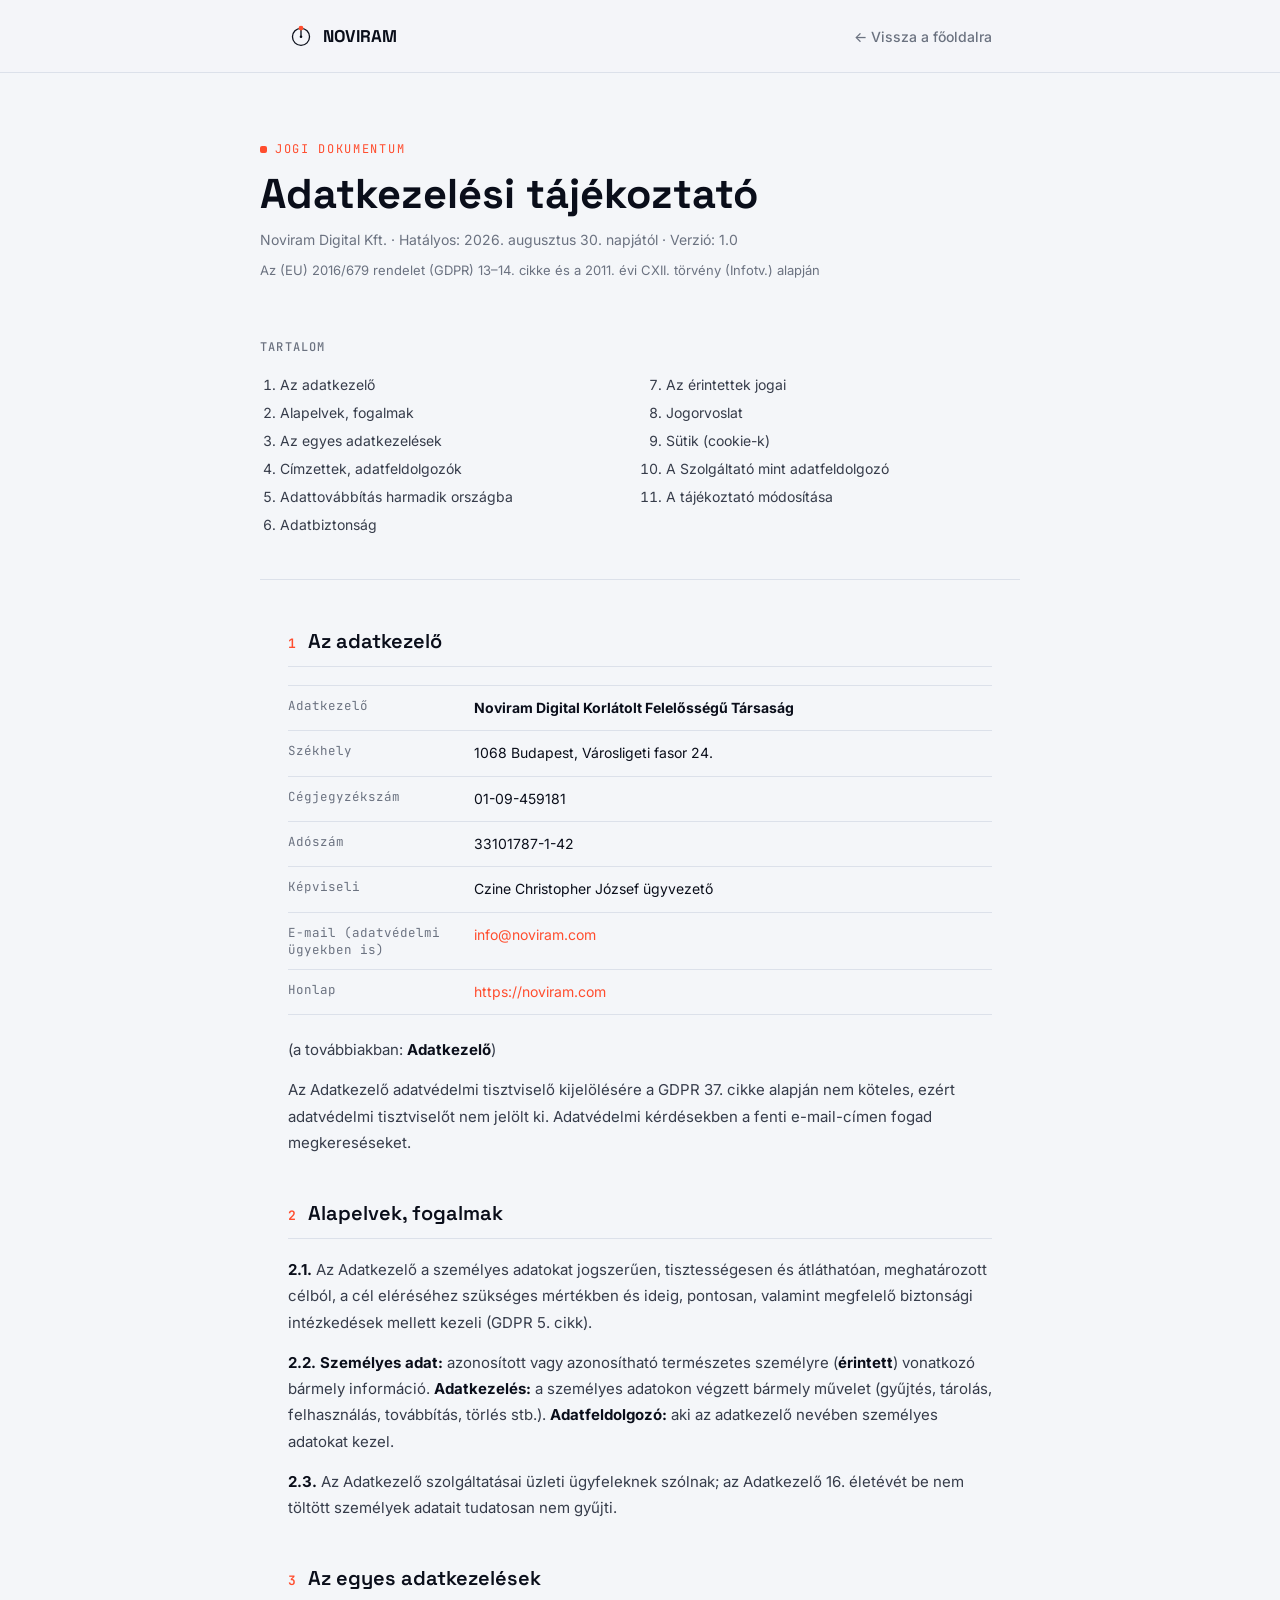
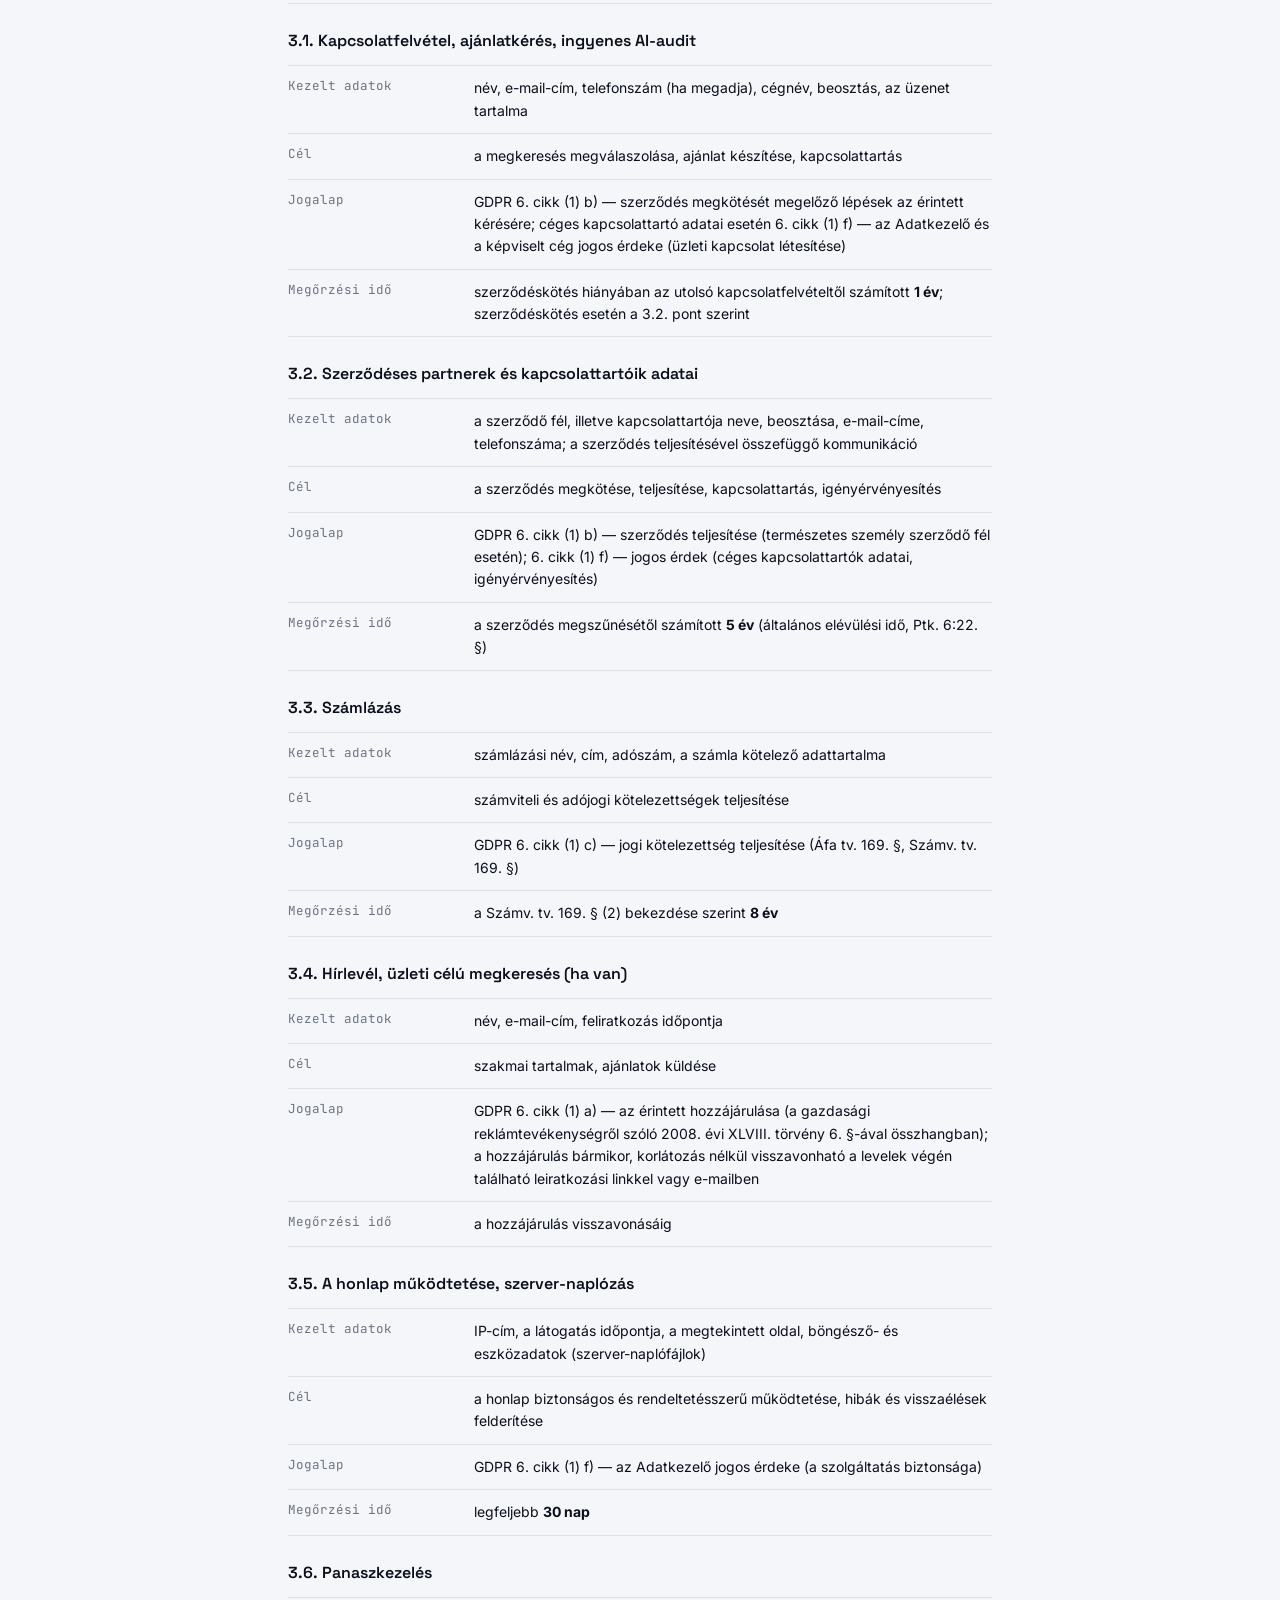
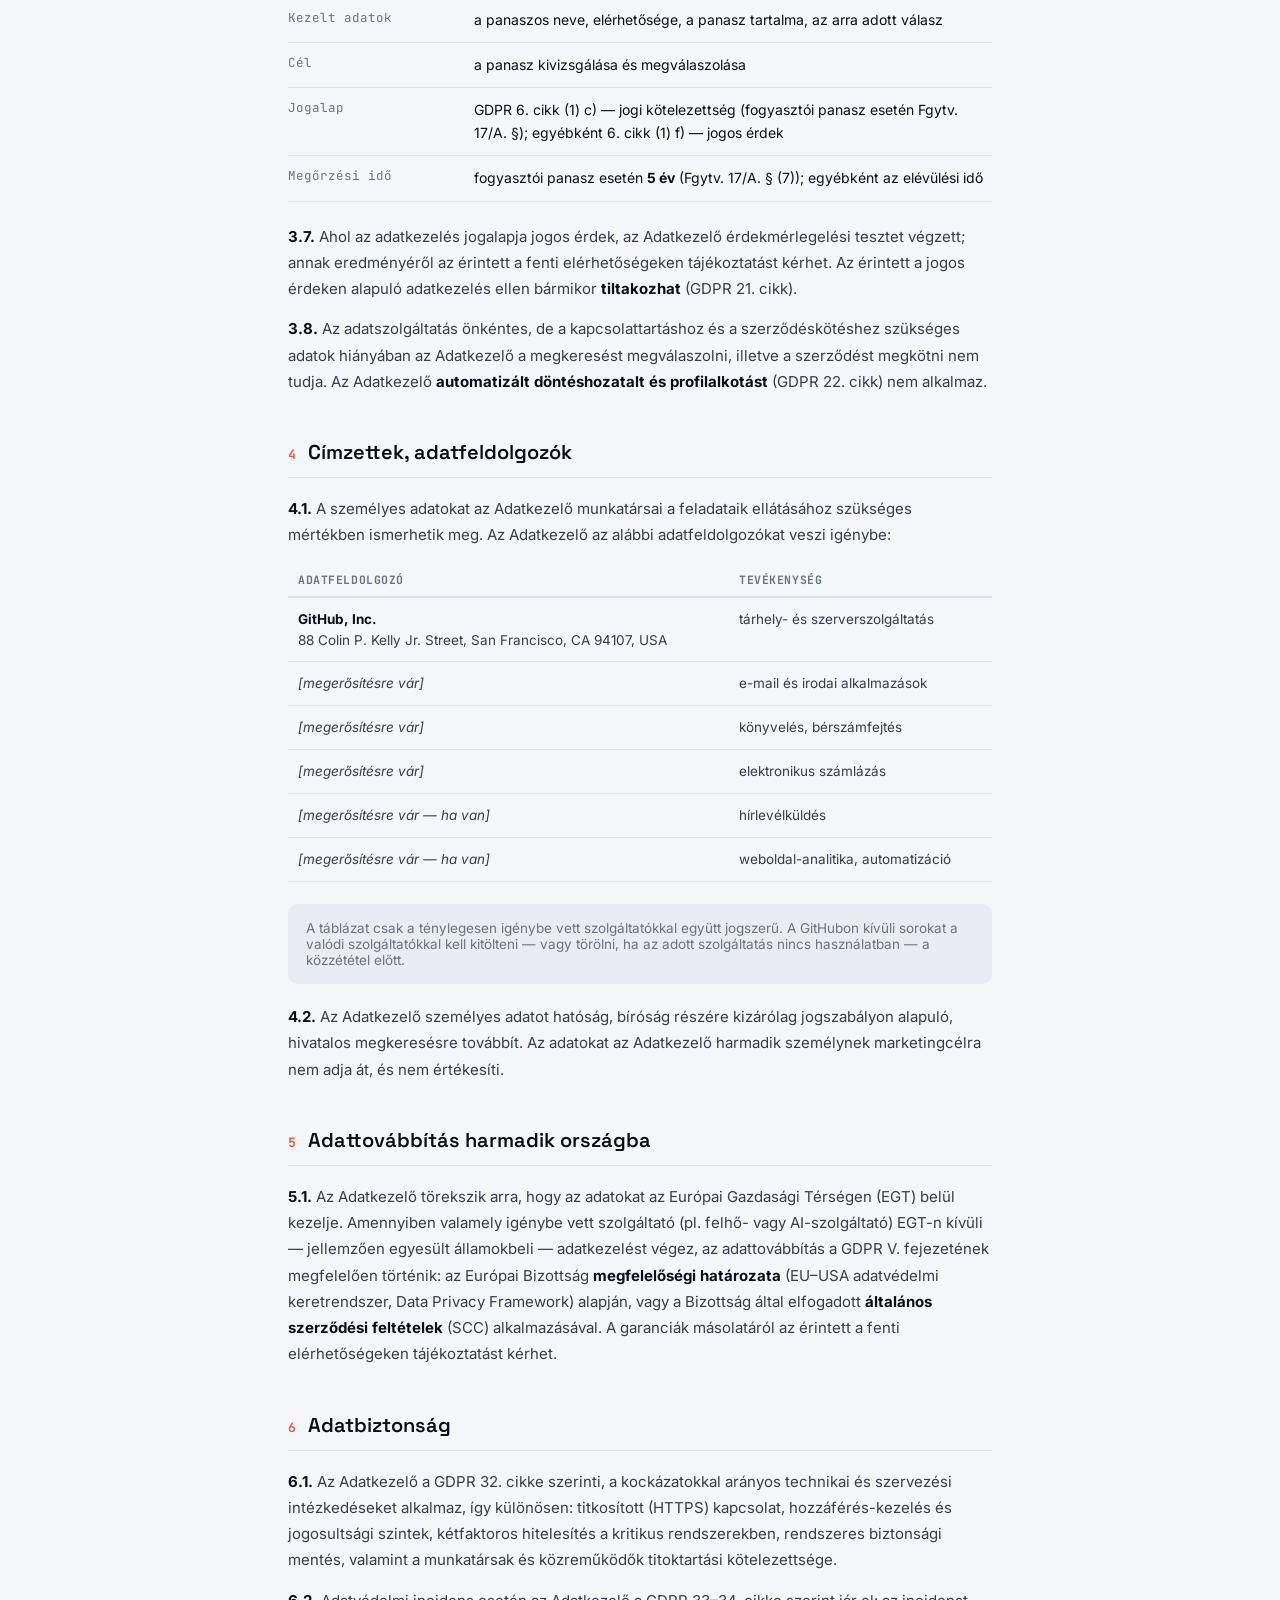
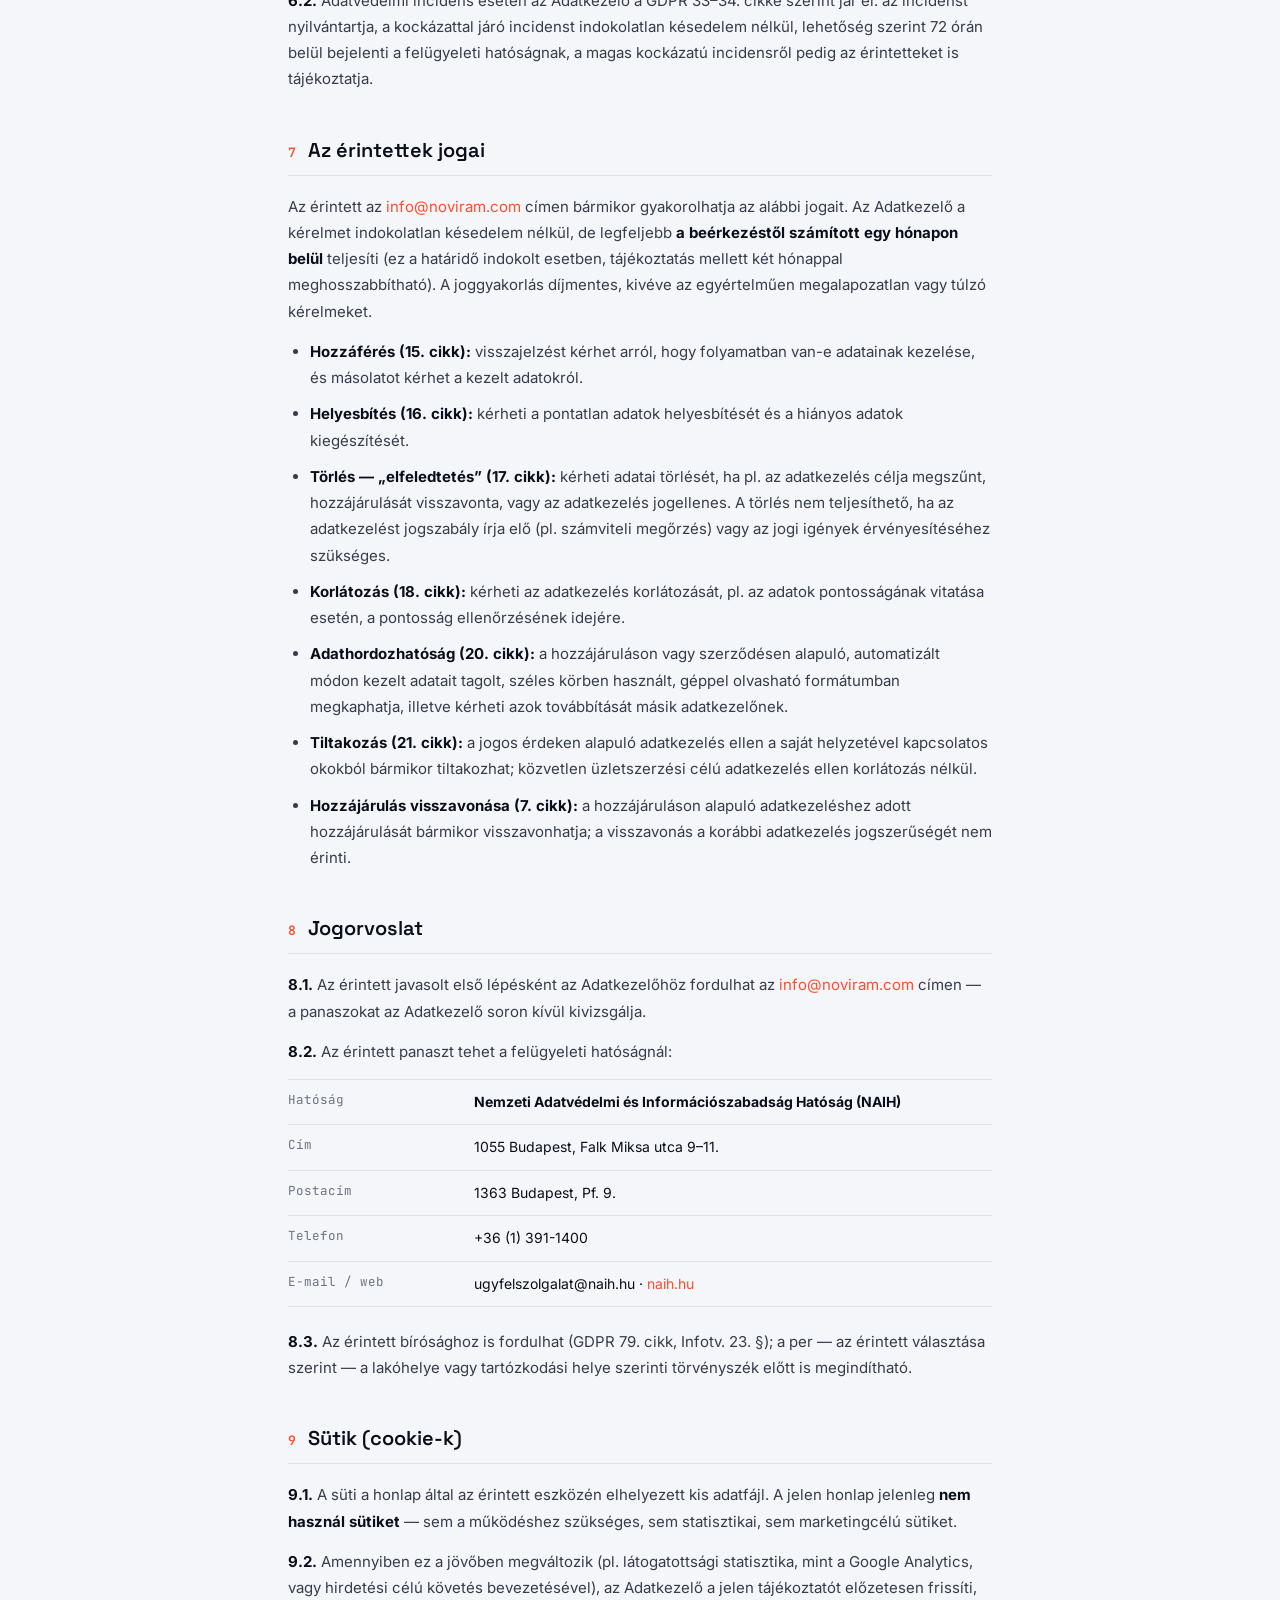
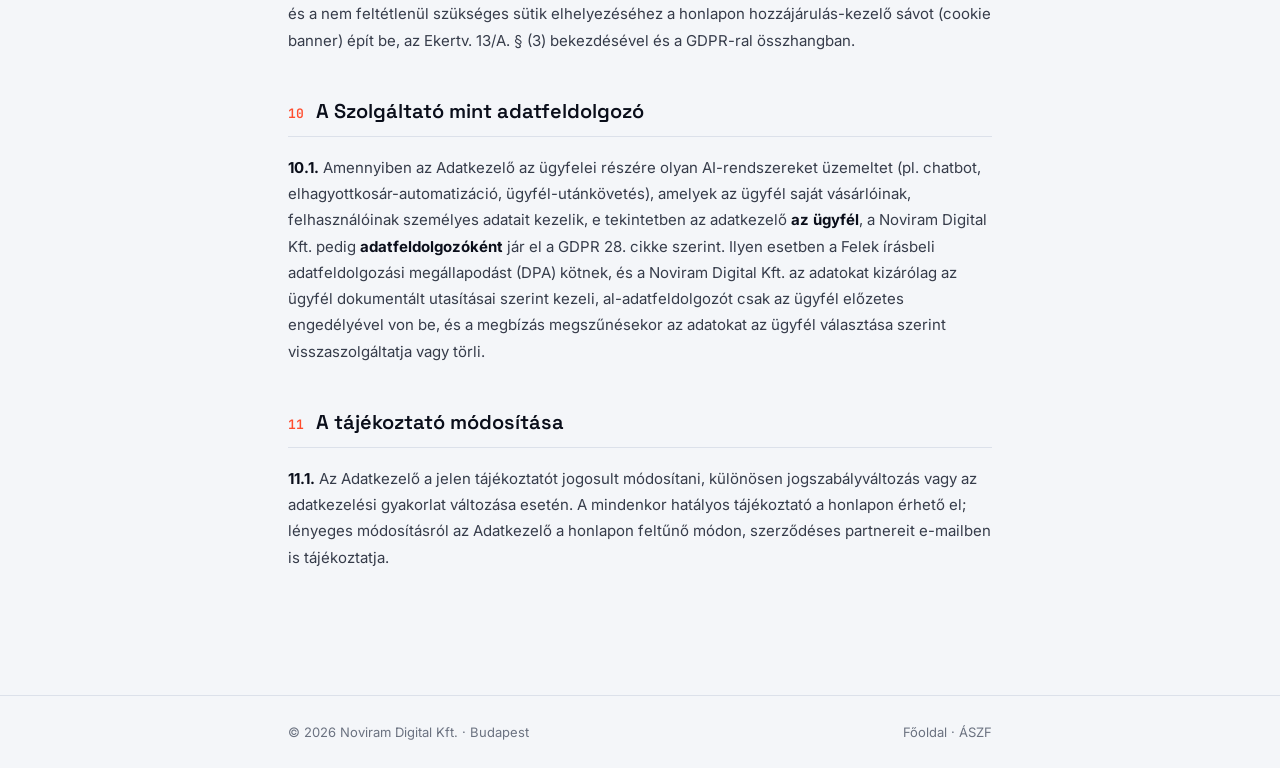
==== adatkezeles.html @ 1f880c67 "Add files via upload" ====
<!DOCTYPE html>
<html lang="hu">
<head>
<meta charset="UTF-8">
<meta name="viewport" content="width=device-width, initial-scale=1.0">
<title>Adatkezelési tájékoztató — Noviram Digital Kft.</title>
<meta name="description" content="Noviram Digital Kft. adatkezelési tájékoztatója a GDPR és az Infotv. alapján.">
<link rel="preconnect" href="https://fonts.googleapis.com">
<link rel="preconnect" href="https://fonts.gstatic.com" crossorigin>
<link href="https://fonts.googleapis.com/css2?family=Space+Grotesk:wght@500;600;700&family=Inter:wght@400;500;600;700&family=JetBrains+Mono:wght@400;500&display=swap" rel="stylesheet">
<style>
  :root{
    --ink: #0A0E1A;
    --paper: #F4F6F9;
    --paper-2: #E9ECF2;
    --signal: #FF4D2E;
    --signal-2: #FF8A63;
    --slate: #363c4a;
    --slate-soft: #6b7280;
    --mist: #9aa3b8;
    --wire-light: #DCE1EA;
    --wire-dark: #212a42;
    --white: #ffffff;
    --font-display: 'Space Grotesk', sans-serif;
    --font-body: 'Inter', sans-serif;
    --font-mono: 'JetBrains Mono', monospace;
  }
  *{ box-sizing: border-box; }
  body{
    margin:0; font-family: var(--font-body); color: var(--slate);
    background: var(--paper); -webkit-font-smoothing: antialiased;
  }
  a{ color: var(--signal); text-decoration: none; }
  a:hover{ text-decoration: underline; }
  h1,h2,h3{ font-family: var(--font-display); color: var(--ink); margin:0; }
  .wrap{ max-width: 760px; margin: 0 auto; padding: 0 28px; }
  :focus-visible{ outline: 2px solid var(--signal); outline-offset: 3px; }

  header{ border-bottom: 1px solid var(--wire-light); background: rgba(244,246,249,0.9); position: sticky; top:0; z-index: 10; }
  .doc-header-inner{ display:flex; align-items:center; justify-content:space-between; height:72px; }
  .logo{ display:flex; align-items:center; gap:9px; font-family: var(--font-display); font-weight:700; font-size:17px; color: var(--ink); }
  .back-link{ font-size:14px; font-weight:500; color: var(--slate-soft); }
  .back-link:hover{ color: var(--signal); }

  .doc-title{ padding: 56px 0 28px; }
  .eyebrow{
    font-family: var(--font-mono); font-size:12px; letter-spacing:0.14em; text-transform:uppercase;
    color: var(--signal); display:flex; align-items:center; gap:8px; margin-bottom:14px;
  }
  .eyebrow::before{ content:""; width:7px; height:7px; background: var(--signal); border-radius:2px; }
  .doc-title h1{ font-size: clamp(1.9rem, 4vw, 2.6rem); font-weight:700; line-height:1.1; }
  .doc-meta{ margin-top:14px; font-size:14px; color: var(--slate-soft); }
  .doc-meta-2{ margin-top:6px; font-size:13px; color: var(--slate-soft); }

  .doc-toc{ padding: 20px 0 40px; border-bottom:1px solid var(--wire-light); margin-bottom: 48px; }
  .doc-toc h2{ font-family: var(--font-mono); font-size:12px; letter-spacing:0.1em; text-transform:uppercase; color: var(--slate-soft); margin-bottom:16px; font-weight:500; }
  .doc-toc ol{ columns: 2; column-gap: 32px; margin:0; padding-left: 20px; font-size:14px; line-height:2; }
  .doc-toc a{ color: var(--slate); }
  .doc-toc a:hover{ color: var(--signal); }

  .doc-body{ padding-bottom: 80px; }
  .doc-body section{ margin-bottom: 44px; scroll-margin-top: 90px; }
  .doc-body h2{
    font-size: 20px; font-weight:600; display:flex; align-items:baseline; gap:12px;
    padding-bottom: 12px; margin-bottom: 18px; border-bottom: 1px solid var(--wire-light);
  }
  .doc-body h3{ font-size:16px; font-weight:600; margin: 26px 0 12px; }
  .sec-num{ font-family: var(--font-mono); font-size:13px; color: var(--signal); flex-shrink:0; }
  .doc-body p{ font-size:15px; line-height:1.75; color: var(--slate); margin: 0 0 14px; }
  .doc-body ul{ margin: 0 0 14px; padding-left: 22px; font-size:15px; line-height:1.75; color: var(--slate); }
  .doc-body li{ margin-bottom: 10px; }
  .doc-body strong{ color: var(--ink); }

  .kv-table{ margin: 14px 0 22px; border-top:1px solid var(--wire-light); }
  .kv-table div{ display:grid; grid-template-columns: 170px 1fr; gap:16px; padding: 11px 0; border-bottom:1px solid var(--wire-light); font-size:14px; }
  .kv-table dt{ font-family: var(--font-mono); font-size:12.5px; color: var(--slate-soft); }
  .kv-table dd{ margin:0; color: var(--ink); line-height:1.6; }
  @media (max-width:600px){ .kv-table div{ grid-template-columns: 1fr; gap:2px; } }

  table.data-table{ width:100%; border-collapse: collapse; margin: 14px 0 22px; font-size:13.5px; }
  table.data-table th{
    font-family: var(--font-mono); font-size:11.5px; letter-spacing:0.05em; text-transform:uppercase;
    color: var(--slate-soft); text-align:left; padding: 9px 10px; border-bottom: 2px solid var(--wire-light);
  }
  table.data-table td{ padding: 11px 10px; border-bottom: 1px solid var(--wire-light); color: var(--slate); vertical-align:top; line-height:1.55; }
  table.data-table td strong{ color: var(--ink); }
  .pending{ color: var(--signal); font-style: italic; }

  .doc-note{ background: var(--paper-2); border-radius:10px; padding:16px 18px; font-size:13.5px; color: var(--slate-soft); margin: 20px 0; }

  footer{ border-top:1px solid var(--wire-light); padding: 28px 0; }
  footer .wrap{ font-size:13px; color: var(--slate-soft); display:flex; flex-wrap:wrap; gap:8px 16px; justify-content:space-between; }
  footer a{ color: var(--slate-soft); }
  footer a:hover{ color: var(--signal); }

  @media (max-width:600px){ .doc-toc ol{ columns: 1; } table.data-table{ font-size:12.5px; } }
</style>
</head>
<body>

<header>
  <div class="wrap doc-header-inner">
    <a class="logo" href="index.html">
      <svg width="26" height="26" viewBox="0 0 32 32" fill="none" aria-hidden="true">
        <circle cx="16" cy="17" r="10.5" stroke="currentColor" stroke-width="1.6"/>
        <line x1="16" y1="17" x2="16" y2="6.3" stroke="currentColor" stroke-width="1.6"/>
        <circle cx="16" cy="6.3" r="3" fill="var(--signal)"/>
        <circle cx="16" cy="17" r="1.6" fill="currentColor"/>
      </svg>
      NOVIRAM
    </a>
    <a class="back-link" href="index.html">← Vissza a főoldalra</a>
  </div>
</header>

<div class="wrap doc-title">
  <p class="eyebrow">Jogi dokumentum</p>
  <h1>Adatkezelési tájékoztató</h1>
  <p class="doc-meta">Noviram Digital Kft. · Hatályos: 2026. augusztus 30. napjától · Verzió: 1.0</p>
  <p class="doc-meta-2">Az (EU) 2016/679 rendelet (GDPR) 13–14. cikke és a 2011. évi CXII. törvény (Infotv.) alapján</p>
</div>

<nav class="doc-toc wrap" aria-label="Tartalomjegyzék">
  <h2>Tartalom</h2>
  <ol>
    <li><a href="#adatkezelo">Az adatkezelő</a></li>
    <li><a href="#alapelvek">Alapelvek, fogalmak</a></li>
    <li><a href="#adatkezelesek">Az egyes adatkezelések</a></li>
    <li><a href="#cimzettek">Címzettek, adatfeldolgozók</a></li>
    <li><a href="#harmadikorszag">Adattovábbítás harmadik országba</a></li>
    <li><a href="#adatbiztonsag">Adatbiztonság</a></li>
    <li><a href="#jogok">Az érintettek jogai</a></li>
    <li><a href="#jogorvoslat">Jogorvoslat</a></li>
    <li><a href="#sutik">Sütik (cookie-k)</a></li>
    <li><a href="#adatfeldolgozo">A Szolgáltató mint adatfeldolgozó</a></li>
    <li><a href="#modositas">A tájékoztató módosítása</a></li>
  </ol>
</nav>

<main class="doc-body wrap">

<section id="adatkezelo">
  <h2><span class="sec-num">1</span> Az adatkezelő</h2>
  <dl class="kv-table">
    <div><dt>Adatkezelő</dt><dd><strong>Noviram Digital Korlátolt Felelősségű Társaság</strong></dd></div>
    <div><dt>Székhely</dt><dd>1068 Budapest, Városligeti fasor 24.</dd></div>
    <div><dt>Cégjegyzékszám</dt><dd>01-09-459181</dd></div>
    <div><dt>Adószám</dt><dd>33101787-1-42</dd></div>
    <div><dt>Képviseli</dt><dd>Czine Christopher József ügyvezető</dd></div>
    <div><dt>E-mail (adatvédelmi ügyekben is)</dt><dd><a href="mailto:info@noviram.com">info@noviram.com</a></dd></div>
    <div><dt>Honlap</dt><dd><a href="https://noviram.com">https://noviram.com</a></dd></div>
  </dl>
  <p>(a továbbiakban: <strong>Adatkezelő</strong>)</p>
  <p>Az Adatkezelő adatvédelmi tisztviselő kijelölésére a GDPR 37. cikke alapján nem köteles, ezért adatvédelmi tisztviselőt nem jelölt ki. Adatvédelmi kérdésekben a fenti e-mail-címen fogad megkereséseket.</p>
</section>

<section id="alapelvek">
  <h2><span class="sec-num">2</span> Alapelvek, fogalmak</h2>
  <p><strong>2.1.</strong> Az Adatkezelő a személyes adatokat jogszerűen, tisztességesen és átláthatóan, meghatározott célból, a cél eléréséhez szükséges mértékben és ideig, pontosan, valamint megfelelő biztonsági intézkedések mellett kezeli (GDPR 5. cikk).</p>
  <p><strong>2.2. Személyes adat:</strong> azonosított vagy azonosítható természetes személyre (<strong>érintett</strong>) vonatkozó bármely információ. <strong>Adatkezelés:</strong> a személyes adatokon végzett bármely művelet (gyűjtés, tárolás, felhasználás, továbbítás, törlés stb.). <strong>Adatfeldolgozó:</strong> aki az adatkezelő nevében személyes adatokat kezel.</p>
  <p><strong>2.3.</strong> Az Adatkezelő szolgáltatásai üzleti ügyfeleknek szólnak; az Adatkezelő 16. életévét be nem töltött személyek adatait tudatosan nem gyűjti.</p>
</section>

<section id="adatkezelesek">
  <h2><span class="sec-num">3</span> Az egyes adatkezelések</h2>

  <h3>3.1. Kapcsolatfelvétel, ajánlatkérés, ingyenes AI-audit</h3>
  <dl class="kv-table">
    <div><dt>Kezelt adatok</dt><dd>név, e-mail-cím, telefonszám (ha megadja), cégnév, beosztás, az üzenet tartalma</dd></div>
    <div><dt>Cél</dt><dd>a megkeresés megválaszolása, ajánlat készítése, kapcsolattartás</dd></div>
    <div><dt>Jogalap</dt><dd>GDPR 6. cikk (1) b) — szerződés megkötését megelőző lépések az érintett kérésére; céges kapcsolattartó adatai esetén 6. cikk (1) f) — az Adatkezelő és a képviselt cég jogos érdeke (üzleti kapcsolat létesítése)</dd></div>
    <div><dt>Megőrzési idő</dt><dd>szerződéskötés hiányában az utolsó kapcsolatfelvételtől számított <strong>1 év</strong>; szerződéskötés esetén a 3.2. pont szerint</dd></div>
  </dl>

  <h3>3.2. Szerződéses partnerek és kapcsolattartóik adatai</h3>
  <dl class="kv-table">
    <div><dt>Kezelt adatok</dt><dd>a szerződő fél, illetve kapcsolattartója neve, beosztása, e-mail-címe, telefonszáma; a szerződés teljesítésével összefüggő kommunikáció</dd></div>
    <div><dt>Cél</dt><dd>a szerződés megkötése, teljesítése, kapcsolattartás, igényérvényesítés</dd></div>
    <div><dt>Jogalap</dt><dd>GDPR 6. cikk (1) b) — szerződés teljesítése (természetes személy szerződő fél esetén); 6. cikk (1) f) — jogos érdek (céges kapcsolattartók adatai, igényérvényesítés)</dd></div>
    <div><dt>Megőrzési idő</dt><dd>a szerződés megszűnésétől számított <strong>5 év</strong> (általános elévülési idő, Ptk. 6:22. §)</dd></div>
  </dl>

  <h3>3.3. Számlázás</h3>
  <dl class="kv-table">
    <div><dt>Kezelt adatok</dt><dd>számlázási név, cím, adószám, a számla kötelező adattartalma</dd></div>
    <div><dt>Cél</dt><dd>számviteli és adójogi kötelezettségek teljesítése</dd></div>
    <div><dt>Jogalap</dt><dd>GDPR 6. cikk (1) c) — jogi kötelezettség teljesítése (Áfa tv. 169. §, Számv. tv. 169. §)</dd></div>
    <div><dt>Megőrzési idő</dt><dd>a Számv. tv. 169. § (2) bekezdése szerint <strong>8 év</strong></dd></div>
  </dl>

  <h3>3.4. Hírlevél, üzleti célú megkeresés (ha van)</h3>
  <dl class="kv-table">
    <div><dt>Kezelt adatok</dt><dd>név, e-mail-cím, feliratkozás időpontja</dd></div>
    <div><dt>Cél</dt><dd>szakmai tartalmak, ajánlatok küldése</dd></div>
    <div><dt>Jogalap</dt><dd>GDPR 6. cikk (1) a) — az érintett hozzájárulása (a gazdasági reklámtevékenységről szóló 2008. évi XLVIII. törvény 6. §-ával összhangban); a hozzájárulás bármikor, korlátozás nélkül visszavonható a levelek végén található leiratkozási linkkel vagy e-mailben</dd></div>
    <div><dt>Megőrzési idő</dt><dd>a hozzájárulás visszavonásáig</dd></div>
  </dl>

  <h3>3.5. A honlap működtetése, szerver-naplózás</h3>
  <dl class="kv-table">
    <div><dt>Kezelt adatok</dt><dd>IP-cím, a látogatás időpontja, a megtekintett oldal, böngésző- és eszközadatok (szerver-naplófájlok)</dd></div>
    <div><dt>Cél</dt><dd>a honlap biztonságos és rendeltetésszerű működtetése, hibák és visszaélések felderítése</dd></div>
    <div><dt>Jogalap</dt><dd>GDPR 6. cikk (1) f) — az Adatkezelő jogos érdeke (a szolgáltatás biztonsága)</dd></div>
    <div><dt>Megőrzési idő</dt><dd>legfeljebb <strong>30 nap</strong></dd></div>
  </dl>

  <h3>3.6. Panaszkezelés</h3>
  <dl class="kv-table">
    <div><dt>Kezelt adatok</dt><dd>a panaszos neve, elérhetősége, a panasz tartalma, az arra adott válasz</dd></div>
    <div><dt>Cél</dt><dd>a panasz kivizsgálása és megválaszolása</dd></div>
    <div><dt>Jogalap</dt><dd>GDPR 6. cikk (1) c) — jogi kötelezettség (fogyasztói panasz esetén Fgytv. 17/A. §); egyébként 6. cikk (1) f) — jogos érdek</dd></div>
    <div><dt>Megőrzési idő</dt><dd>fogyasztói panasz esetén <strong>5 év</strong> (Fgytv. 17/A. § (7)); egyébként az elévülési idő</dd></div>
  </dl>

  <p><strong>3.7.</strong> Ahol az adatkezelés jogalapja jogos érdek, az Adatkezelő érdekmérlegelési tesztet végzett; annak eredményéről az érintett a fenti elérhetőségeken tájékoztatást kérhet. Az érintett a jogos érdeken alapuló adatkezelés ellen bármikor <strong>tiltakozhat</strong> (GDPR 21. cikk).</p>
  <p><strong>3.8.</strong> Az adatszolgáltatás önkéntes, de a kapcsolattartáshoz és a szerződéskötéshez szükséges adatok hiányában az Adatkezelő a megkeresést megválaszolni, illetve a szerződést megkötni nem tudja. Az Adatkezelő <strong>automatizált döntéshozatalt és profilalkotást</strong> (GDPR 22. cikk) nem alkalmaz.</p>
</section>

<section id="cimzettek">
  <h2><span class="sec-num">4</span> Címzettek, adatfeldolgozók</h2>
  <p><strong>4.1.</strong> A személyes adatokat az Adatkezelő munkatársai a feladataik ellátásához szükséges mértékben ismerhetik meg. Az Adatkezelő az alábbi adatfeldolgozókat veszi igénybe:</p>
  <table class="data-table">
    <tr><th>Adatfeldolgozó</th><th>Tevékenység</th></tr>
    <tr><td><strong>GitHub, Inc.</strong><br>88 Colin P. Kelly Jr. Street, San Francisco, CA 94107, USA</td><td>tárhely- és szerverszolgáltatás</td></tr>
    <tr><td class="pending">[megerősítésre vár]</td><td>e-mail és irodai alkalmazások</td></tr>
    <tr><td class="pending">[megerősítésre vár]</td><td>könyvelés, bérszámfejtés</td></tr>
    <tr><td class="pending">[megerősítésre vár]</td><td>elektronikus számlázás</td></tr>
    <tr><td class="pending">[megerősítésre vár — ha van]</td><td>hírlevélküldés</td></tr>
    <tr><td class="pending">[megerősítésre vár — ha van]</td><td>weboldal-analitika, automatizáció</td></tr>
  </table>
  <div class="doc-note">A táblázat csak a ténylegesen igénybe vett szolgáltatókkal együtt jogszerű. A GitHubon kívüli sorokat a valódi szolgáltatókkal kell kitölteni — vagy törölni, ha az adott szolgáltatás nincs használatban — a közzététel előtt.</div>
  <p><strong>4.2.</strong> Az Adatkezelő személyes adatot hatóság, bíróság részére kizárólag jogszabályon alapuló, hivatalos megkeresésre továbbít. Az adatokat az Adatkezelő harmadik személynek marketingcélra nem adja át, és nem értékesíti.</p>
</section>

<section id="harmadikorszag">
  <h2><span class="sec-num">5</span> Adattovábbítás harmadik országba</h2>
  <p><strong>5.1.</strong> Az Adatkezelő törekszik arra, hogy az adatokat az Európai Gazdasági Térségen (EGT) belül kezelje. Amennyiben valamely igénybe vett szolgáltató (pl. felhő- vagy AI-szolgáltató) EGT-n kívüli — jellemzően egyesült államokbeli — adatkezelést végez, az adattovábbítás a GDPR V. fejezetének megfelelően történik: az Európai Bizottság <strong>megfelelőségi határozata</strong> (EU–USA adatvédelmi keretrendszer, Data Privacy Framework) alapján, vagy a Bizottság által elfogadott <strong>általános szerződési feltételek</strong> (SCC) alkalmazásával. A garanciák másolatáról az érintett a fenti elérhetőségeken tájékoztatást kérhet.</p>
</section>

<section id="adatbiztonsag">
  <h2><span class="sec-num">6</span> Adatbiztonság</h2>
  <p><strong>6.1.</strong> Az Adatkezelő a GDPR 32. cikke szerinti, a kockázatokkal arányos technikai és szervezési intézkedéseket alkalmaz, így különösen: titkosított (HTTPS) kapcsolat, hozzáférés-kezelés és jogosultsági szintek, kétfaktoros hitelesítés a kritikus rendszerekben, rendszeres biztonsági mentés, valamint a munkatársak és közreműködők titoktartási kötelezettsége.</p>
  <p><strong>6.2.</strong> Adatvédelmi incidens esetén az Adatkezelő a GDPR 33–34. cikke szerint jár el: az incidenst nyilvántartja, a kockázattal járó incidenst indokolatlan késedelem nélkül, lehetőség szerint 72 órán belül bejelenti a felügyeleti hatóságnak, a magas kockázatú incidensről pedig az érintetteket is tájékoztatja.</p>
</section>

<section id="jogok">
  <h2><span class="sec-num">7</span> Az érintettek jogai</h2>
  <p>Az érintett az <a href="mailto:info@noviram.com">info@noviram.com</a> címen bármikor gyakorolhatja az alábbi jogait. Az Adatkezelő a kérelmet indokolatlan késedelem nélkül, de legfeljebb <strong>a beérkezéstől számított egy hónapon belül</strong> teljesíti (ez a határidő indokolt esetben, tájékoztatás mellett két hónappal meghosszabbítható). A joggyakorlás díjmentes, kivéve az egyértelműen megalapozatlan vagy túlzó kérelmeket.</p>
  <ul>
    <li><strong>Hozzáférés (15. cikk):</strong> visszajelzést kérhet arról, hogy folyamatban van-e adatainak kezelése, és másolatot kérhet a kezelt adatokról.</li>
    <li><strong>Helyesbítés (16. cikk):</strong> kérheti a pontatlan adatok helyesbítését és a hiányos adatok kiegészítését.</li>
    <li><strong>Törlés — „elfeledtetés” (17. cikk):</strong> kérheti adatai törlését, ha pl. az adatkezelés célja megszűnt, hozzájárulását visszavonta, vagy az adatkezelés jogellenes. A törlés nem teljesíthető, ha az adatkezelést jogszabály írja elő (pl. számviteli megőrzés) vagy az jogi igények érvényesítéséhez szükséges.</li>
    <li><strong>Korlátozás (18. cikk):</strong> kérheti az adatkezelés korlátozását, pl. az adatok pontosságának vitatása esetén, a pontosság ellenőrzésének idejére.</li>
    <li><strong>Adathordozhatóság (20. cikk):</strong> a hozzájáruláson vagy szerződésen alapuló, automatizált módon kezelt adatait tagolt, széles körben használt, géppel olvasható formátumban megkaphatja, illetve kérheti azok továbbítását másik adatkezelőnek.</li>
    <li><strong>Tiltakozás (21. cikk):</strong> a jogos érdeken alapuló adatkezelés ellen a saját helyzetével kapcsolatos okokból bármikor tiltakozhat; közvetlen üzletszerzési célú adatkezelés ellen korlátozás nélkül.</li>
    <li><strong>Hozzájárulás visszavonása (7. cikk):</strong> a hozzájáruláson alapuló adatkezeléshez adott hozzájárulását bármikor visszavonhatja; a visszavonás a korábbi adatkezelés jogszerűségét nem érinti.</li>
  </ul>
</section>

<section id="jogorvoslat">
  <h2><span class="sec-num">8</span> Jogorvoslat</h2>
  <p><strong>8.1.</strong> Az érintett javasolt első lépésként az Adatkezelőhöz fordulhat az <a href="mailto:info@noviram.com">info@noviram.com</a> címen — a panaszokat az Adatkezelő soron kívül kivizsgálja.</p>
  <p><strong>8.2.</strong> Az érintett panaszt tehet a felügyeleti hatóságnál:</p>
  <dl class="kv-table">
    <div><dt>Hatóság</dt><dd><strong>Nemzeti Adatvédelmi és Információszabadság Hatóság (NAIH)</strong></dd></div>
    <div><dt>Cím</dt><dd>1055 Budapest, Falk Miksa utca 9–11.</dd></div>
    <div><dt>Postacím</dt><dd>1363 Budapest, Pf. 9.</dd></div>
    <div><dt>Telefon</dt><dd>+36 (1) 391-1400</dd></div>
    <div><dt>E-mail / web</dt><dd>ugyfelszolgalat@naih.hu · <a href="https://naih.hu" target="_blank" rel="noopener noreferrer">naih.hu</a></dd></div>
  </dl>
  <p><strong>8.3.</strong> Az érintett bírósághoz is fordulhat (GDPR 79. cikk, Infotv. 23. §); a per — az érintett választása szerint — a lakóhelye vagy tartózkodási helye szerinti törvényszék előtt is megindítható.</p>
</section>

<section id="sutik">
  <h2><span class="sec-num">9</span> Sütik (cookie-k)</h2>
  <p><strong>9.1.</strong> A süti a honlap által az érintett eszközén elhelyezett kis adatfájl. A jelen honlap jelenleg <strong>nem használ sütiket</strong> — sem a működéshez szükséges, sem statisztikai, sem marketingcélú sütiket.</p>
  <p><strong>9.2.</strong> Amennyiben ez a jövőben megváltozik (pl. látogatottsági statisztika, mint a Google Analytics, vagy hirdetési célú követés bevezetésével), az Adatkezelő a jelen tájékoztatót előzetesen frissíti, és a nem feltétlenül szükséges sütik elhelyezéséhez a honlapon hozzájárulás-kezelő sávot (cookie banner) épít be, az Ekertv. 13/A. § (3) bekezdésével és a GDPR-ral összhangban.</p>
</section>

<section id="adatfeldolgozo">
  <h2><span class="sec-num">10</span> A Szolgáltató mint adatfeldolgozó</h2>
  <p><strong>10.1.</strong> Amennyiben az Adatkezelő az ügyfelei részére olyan AI-rendszereket üzemeltet (pl. chatbot, elhagyottkosár-automatizáció, ügyfél-utánkövetés), amelyek az ügyfél saját vásárlóinak, felhasználóinak személyes adatait kezelik, e tekintetben az adatkezelő <strong>az ügyfél</strong>, a Noviram Digital Kft. pedig <strong>adatfeldolgozóként</strong> jár el a GDPR 28. cikke szerint. Ilyen esetben a Felek írásbeli adatfeldolgozási megállapodást (DPA) kötnek, és a Noviram Digital Kft. az adatokat kizárólag az ügyfél dokumentált utasításai szerint kezeli, al-adatfeldolgozót csak az ügyfél előzetes engedélyével von be, és a megbízás megszűnésekor az adatokat az ügyfél választása szerint visszaszolgáltatja vagy törli.</p>
</section>

<section id="modositas">
  <h2><span class="sec-num">11</span> A tájékoztató módosítása</h2>
  <p><strong>11.1.</strong> Az Adatkezelő a jelen tájékoztatót jogosult módosítani, különösen jogszabályváltozás vagy az adatkezelési gyakorlat változása esetén. A mindenkor hatályos tájékoztató a honlapon érhető el; lényeges módosításról az Adatkezelő a honlapon feltűnő módon, szerződéses partnereit e-mailben is tájékoztatja.</p>
</section>

</main>

<footer>
  <div class="wrap">
    <span>© 2026 Noviram Digital Kft. · Budapest</span>
    <span><a href="index.html">Főoldal</a> · <a href="aszf.html">ÁSZF</a></span>
  </div>
</footer>

</body>
</html>
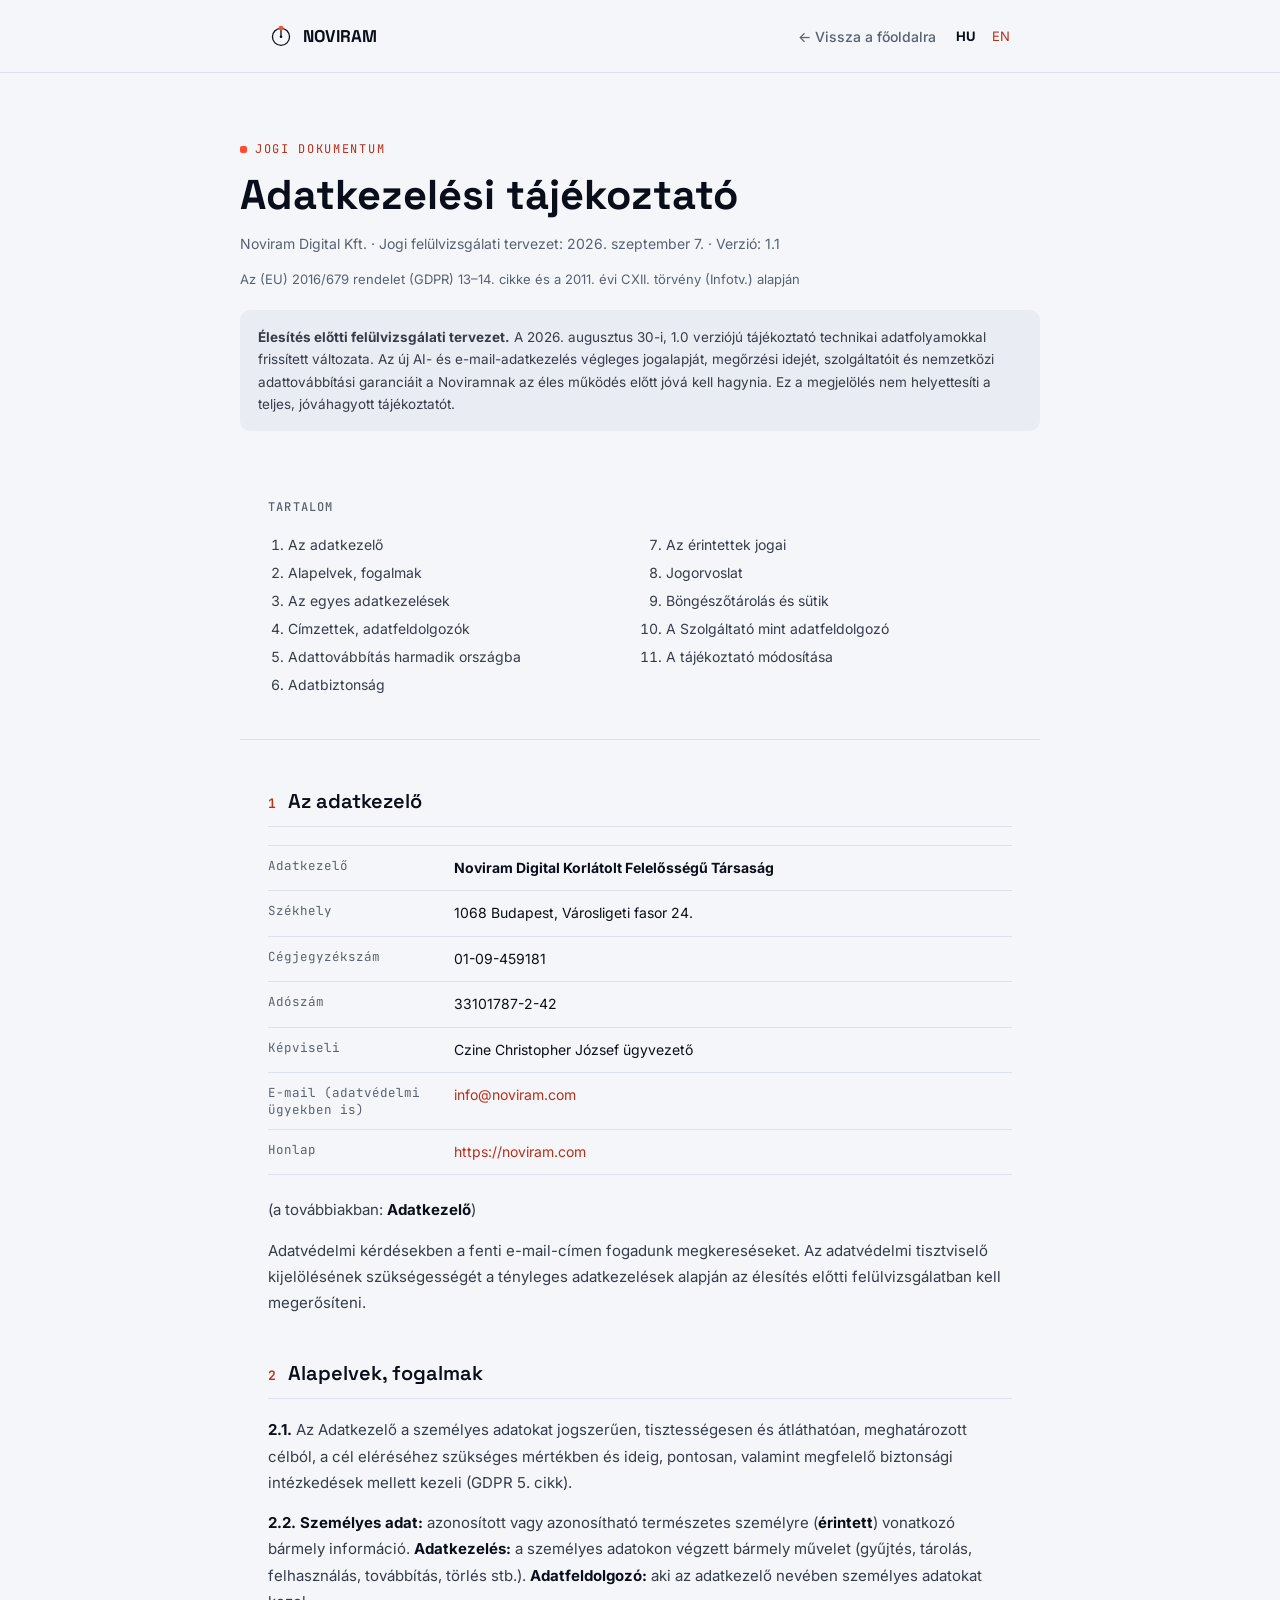
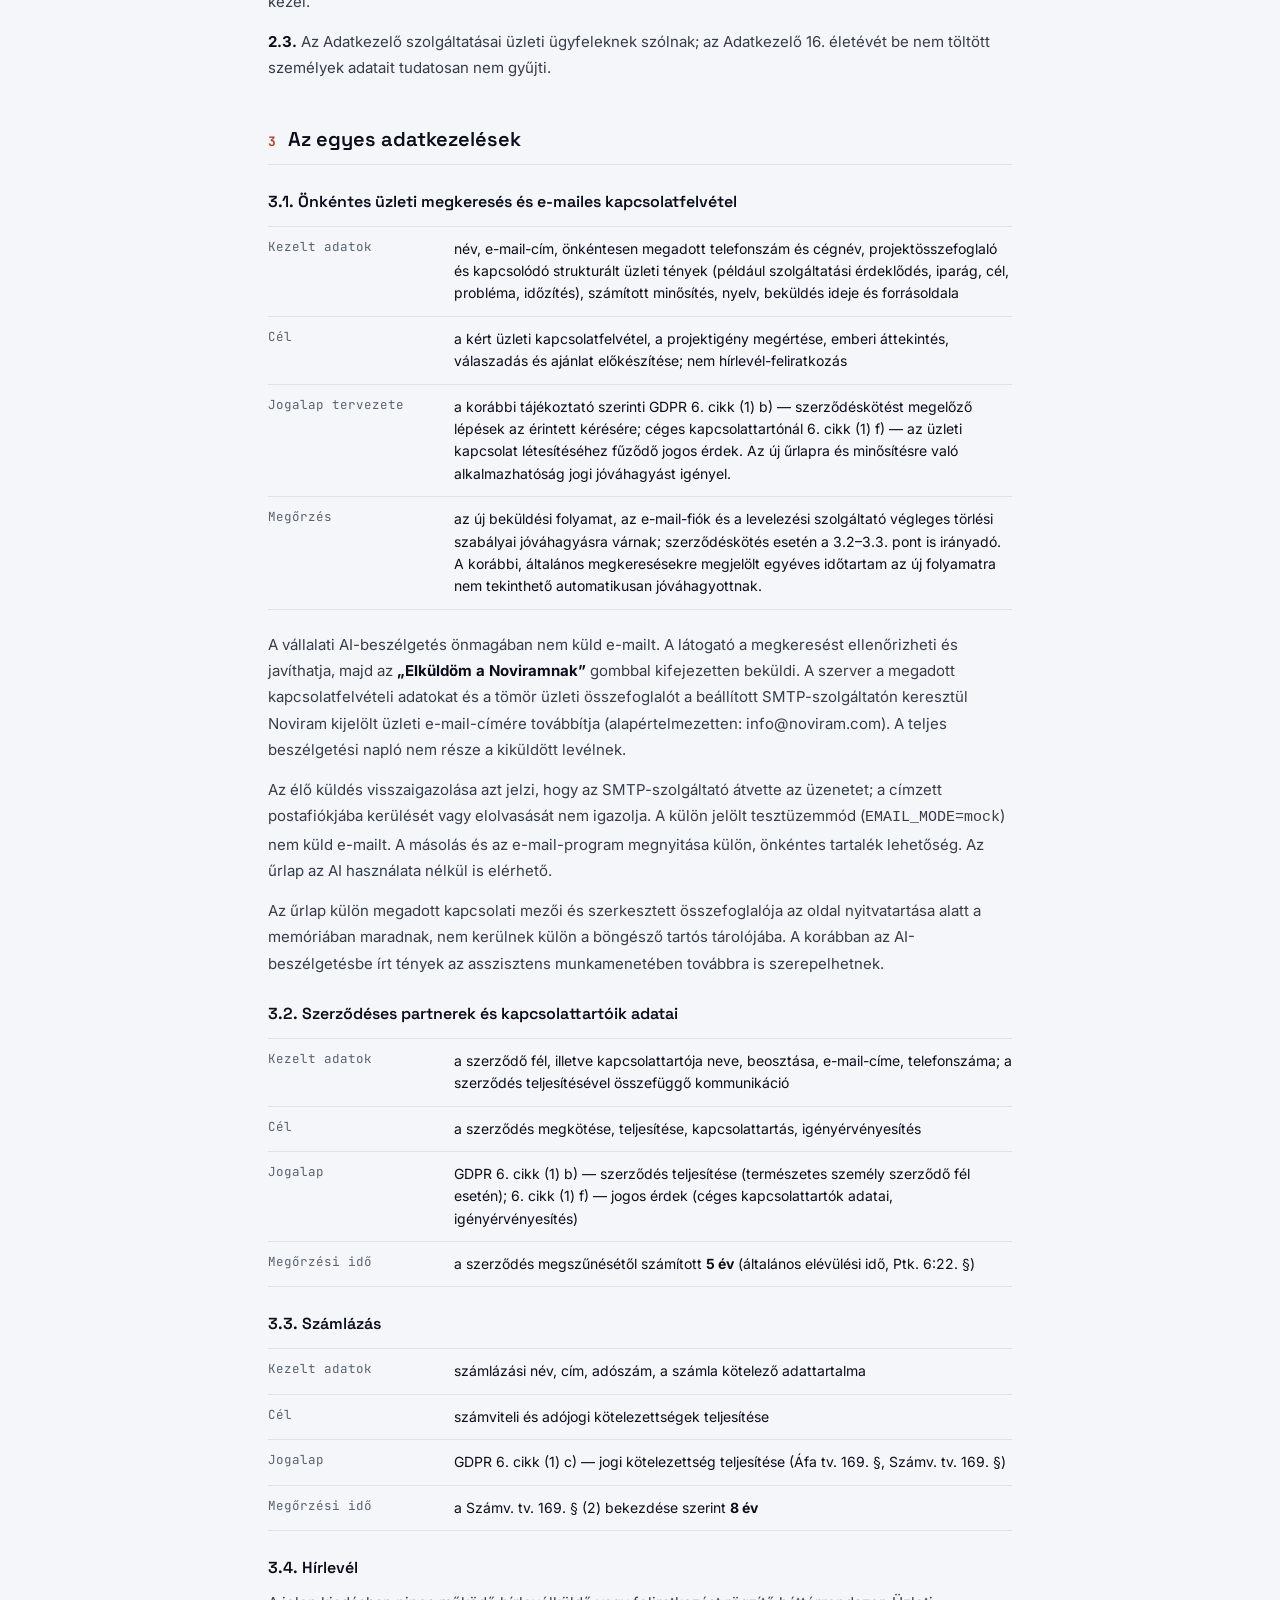
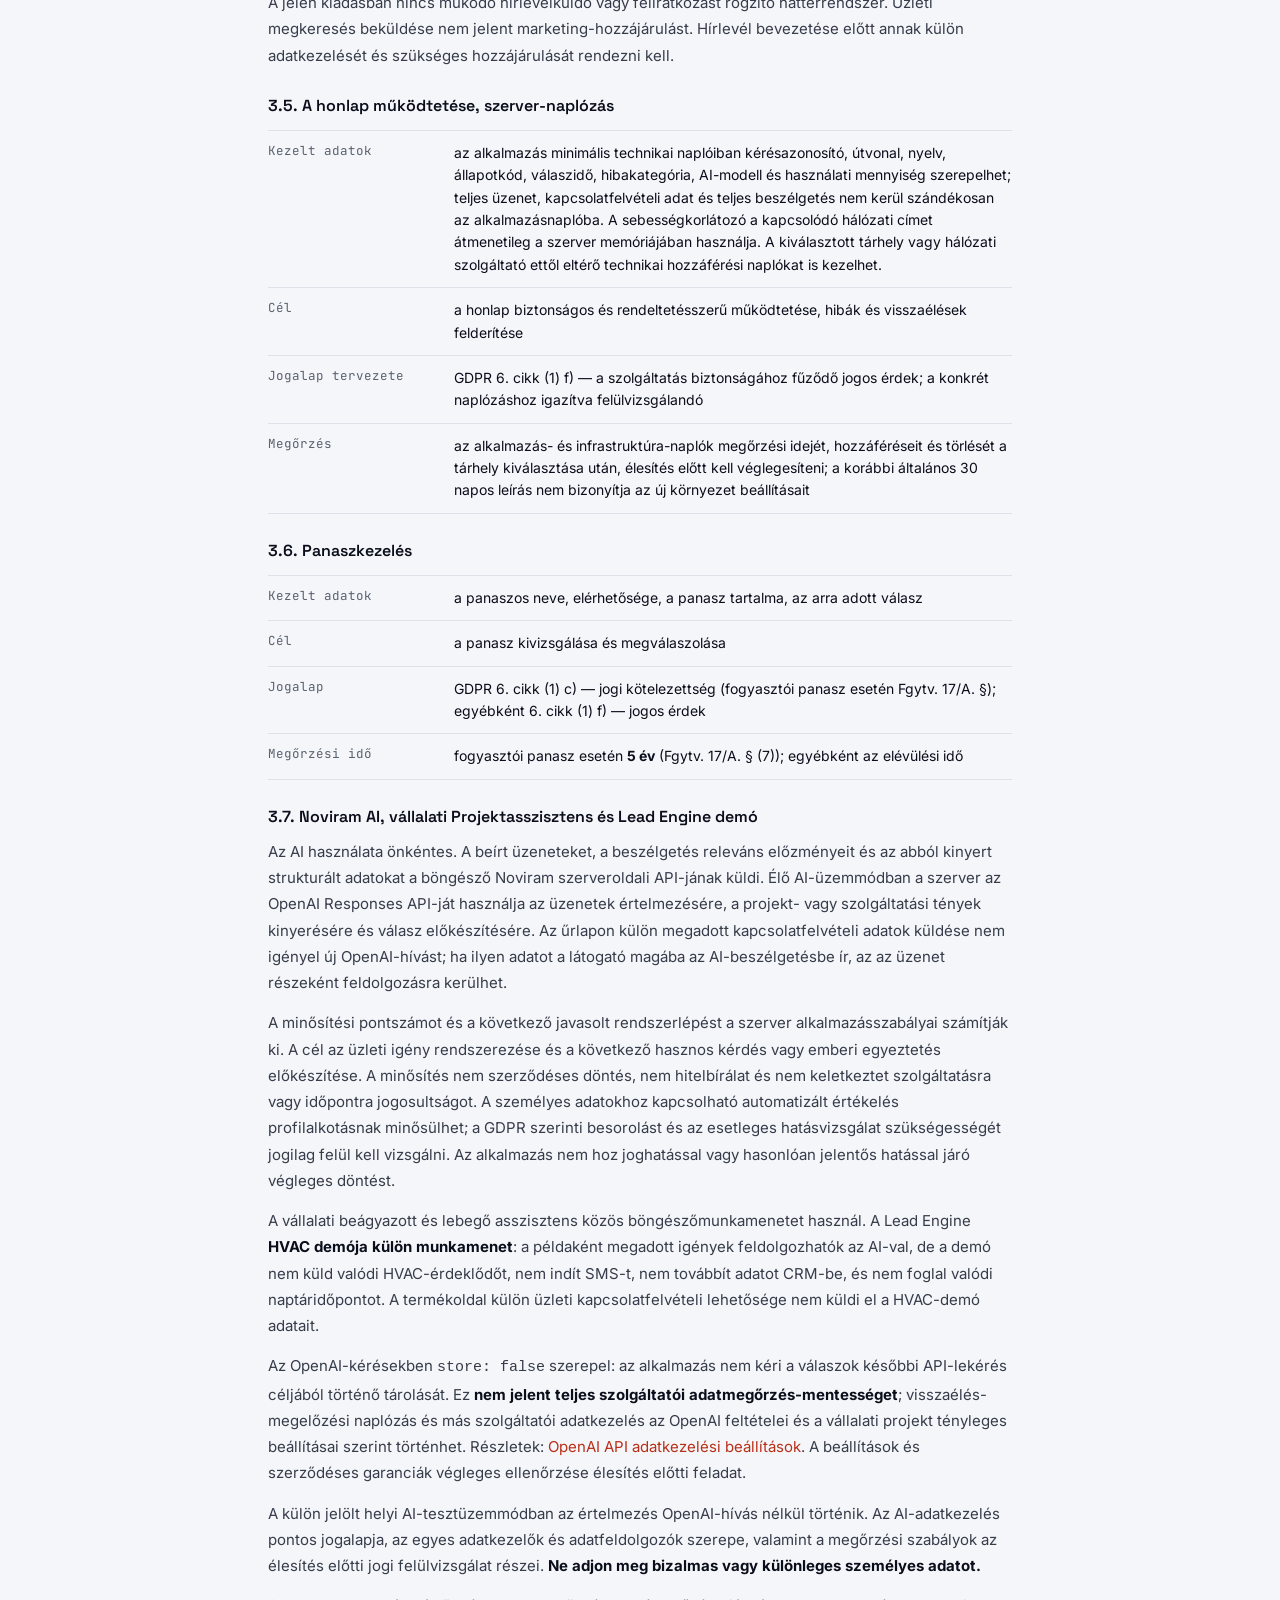
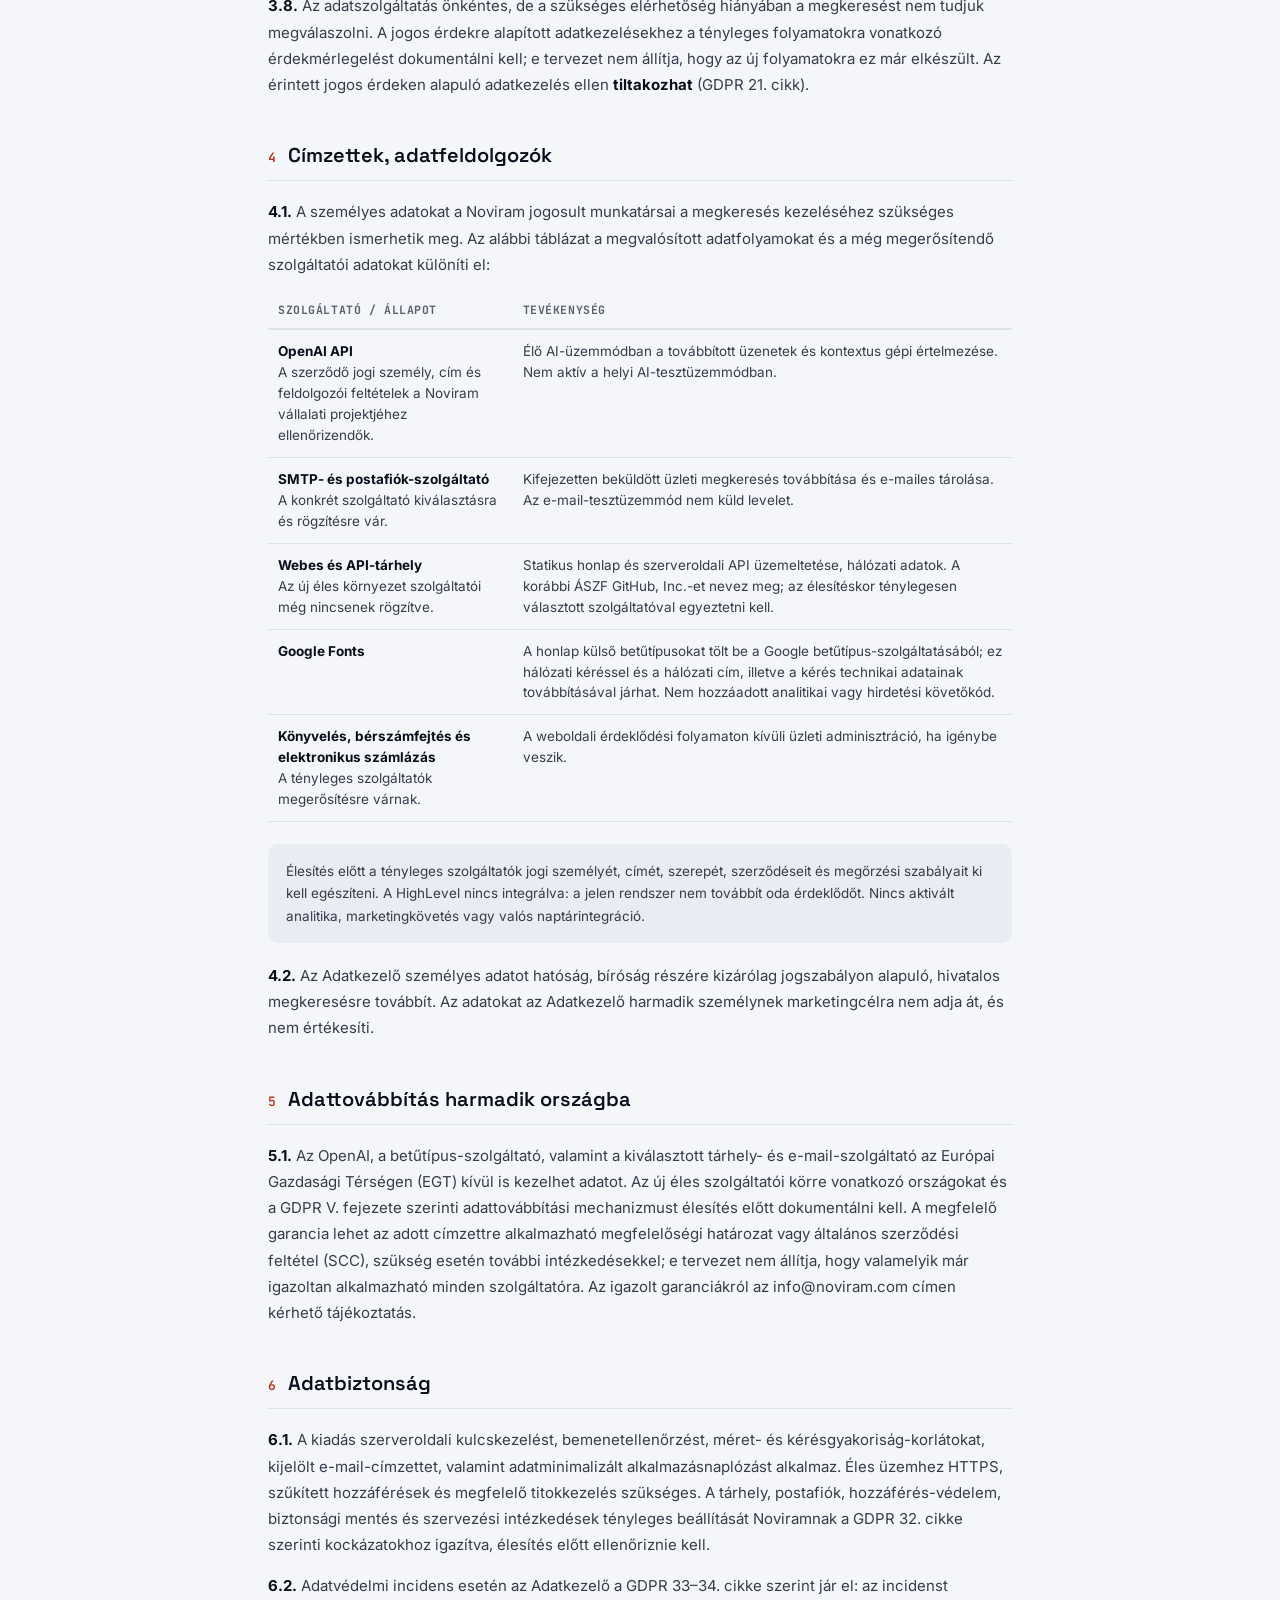
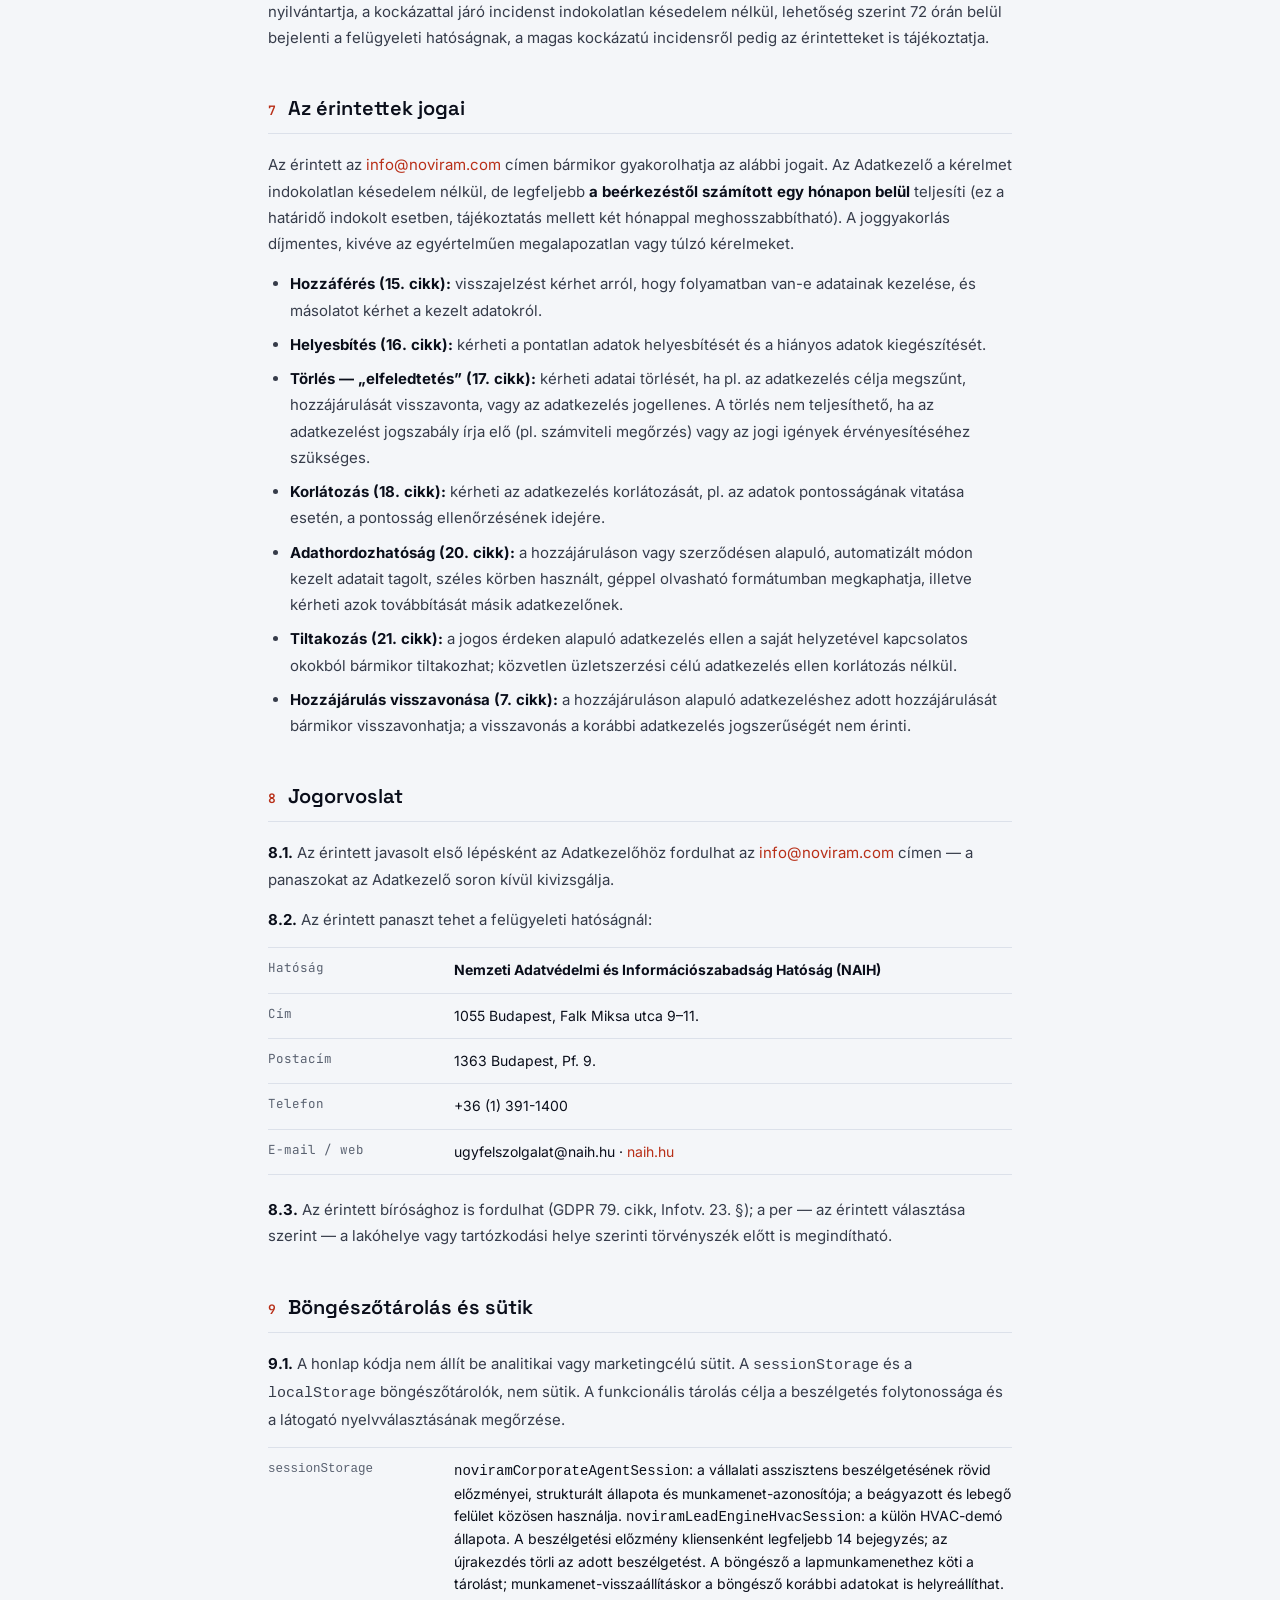
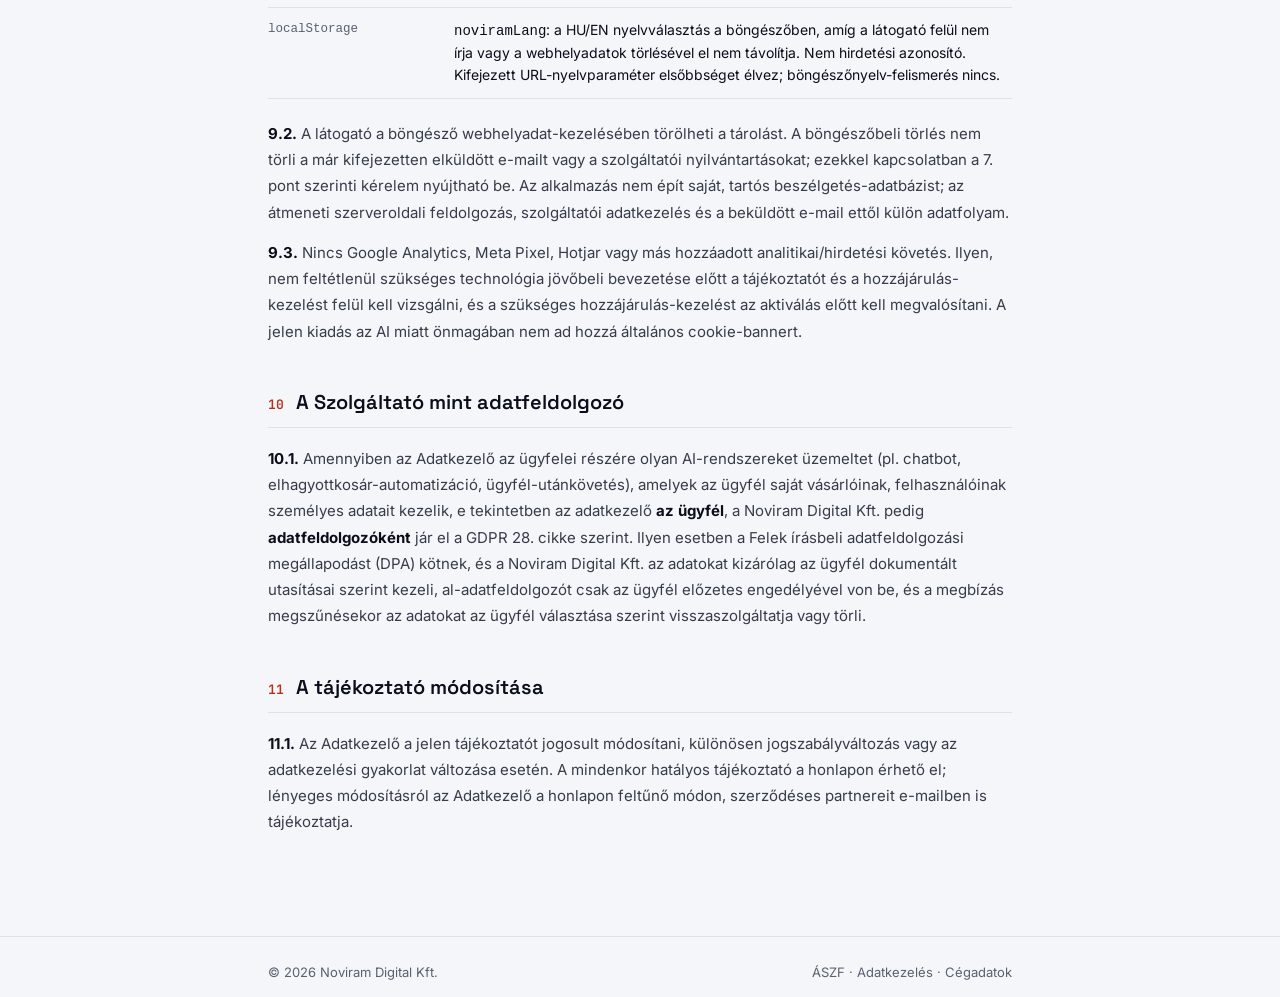
==== commit e8bbf141: "v1.4.4.2 site update" ====
--- a/adatkezeles.html
+++ b/adatkezeles.html
@@ -1,10 +1,11 @@
 <!DOCTYPE html>
-<html lang="hu">
+<html lang="hu" data-legal-kind="privacy">
 <head>
 <meta charset="UTF-8">
 <meta name="viewport" content="width=device-width, initial-scale=1.0">
 <title>Adatkezelési tájékoztató — Noviram Digital Kft.</title>
 <meta name="description" content="Noviram Digital Kft. adatkezelési tájékoztatója a GDPR és az Infotv. alapján.">
+<link rel="icon" href="favicon.svg" type="image/svg+xml">
 <link rel="preconnect" href="https://fonts.googleapis.com">
 <link rel="preconnect" href="https://fonts.gstatic.com" crossorigin>
 <link href="https://fonts.googleapis.com/css2?family=Space+Grotesk:wght@500;600;700&family=Inter:wght@400;500;600;700&family=JetBrains+Mono:wght@400;500&display=swap" rel="stylesheet">
@@ -95,12 +96,15 @@
 
   @media (max-width:600px){ .doc-toc ol{ columns: 1; } table.data-table{ font-size:12.5px; } }
 </style>
+<link rel="stylesheet" href="legal.css">
+<script src="site-language.js"></script><script src="legal-page.js"></script>
 </head>
 <body>
+<a class="skip-link" href="#adatkezelo">Ugrás a tartalomhoz</a>
 
 <header>
   <div class="wrap doc-header-inner">
-    <a class="logo" href="index.html">
+    <a class="logo" href="index.html?lang=hu" data-local-href="index.html">
       <svg width="26" height="26" viewBox="0 0 32 32" fill="none" aria-hidden="true">
         <circle cx="16" cy="17" r="10.5" stroke="currentColor" stroke-width="1.6"/>
         <line x1="16" y1="17" x2="16" y2="6.3" stroke="currentColor" stroke-width="1.6"/>
@@ -109,15 +113,16 @@
       </svg>
       NOVIRAM
     </a>
-    <a class="back-link" href="index.html">← Vissza a főoldalra</a>
+    <div class="doc-navigation"><a class="back-link" href="index.html?lang=hu" data-local-href="index.html">← Vissza a főoldalra</a><nav class="doc-languages" aria-label="Nyelv"><a href="adatkezeles.html?lang=hu" lang="hu" data-legal-language="hu">HU</a><a href="privacy.html?lang=en" lang="en" data-legal-language="en">EN</a></nav></div>
   </div>
 </header>
 
 <div class="wrap doc-title">
   <p class="eyebrow">Jogi dokumentum</p>
   <h1>Adatkezelési tájékoztató</h1>
-  <p class="doc-meta">Noviram Digital Kft. · Hatályos: 2026. augusztus 30. napjától · Verzió: 1.0</p>
+  <p class="doc-meta">Noviram Digital Kft. · Jogi felülvizsgálati tervezet: 2026. szeptember 7. · Verzió: 1.1</p>
   <p class="doc-meta-2">Az (EU) 2016/679 rendelet (GDPR) 13–14. cikke és a 2011. évi CXII. törvény (Infotv.) alapján</p>
+  <div class="doc-note"><strong>Élesítés előtti felülvizsgálati tervezet.</strong> A 2026. augusztus 30-i, 1.0 verziójú tájékoztató technikai adatfolyamokkal frissített változata. Az új AI- és e-mail-adatkezelés végleges jogalapját, megőrzési idejét, szolgáltatóit és nemzetközi adattovábbítási garanciáit a Noviramnak az éles működés előtt jóvá kell hagynia. Ez a megjelölés nem helyettesíti a teljes, jóváhagyott tájékoztatót.</div>
 </div>
 
 <nav class="doc-toc wrap" aria-label="Tartalomjegyzék">
@@ -131,7 +136,7 @@
     <li><a href="#adatbiztonsag">Adatbiztonság</a></li>
     <li><a href="#jogok">Az érintettek jogai</a></li>
     <li><a href="#jogorvoslat">Jogorvoslat</a></li>
-    <li><a href="#sutik">Sütik (cookie-k)</a></li>
+    <li><a href="#sutik">Böngészőtárolás és sütik</a></li>
     <li><a href="#adatfeldolgozo">A Szolgáltató mint adatfeldolgozó</a></li>
     <li><a href="#modositas">A tájékoztató módosítása</a></li>
   </ol>
@@ -145,13 +150,13 @@
     <div><dt>Adatkezelő</dt><dd><strong>Noviram Digital Korlátolt Felelősségű Társaság</strong></dd></div>
     <div><dt>Székhely</dt><dd>1068 Budapest, Városligeti fasor 24.</dd></div>
     <div><dt>Cégjegyzékszám</dt><dd>01-09-459181</dd></div>
-    <div><dt>Adószám</dt><dd>33101787-1-42</dd></div>
+    <div><dt>Adószám</dt><dd>33101787-2-42</dd></div>
     <div><dt>Képviseli</dt><dd>Czine Christopher József ügyvezető</dd></div>
     <div><dt>E-mail (adatvédelmi ügyekben is)</dt><dd><a href="mailto:info@noviram.com">info@noviram.com</a></dd></div>
     <div><dt>Honlap</dt><dd><a href="https://noviram.com">https://noviram.com</a></dd></div>
   </dl>
   <p>(a továbbiakban: <strong>Adatkezelő</strong>)</p>
-  <p>Az Adatkezelő adatvédelmi tisztviselő kijelölésére a GDPR 37. cikke alapján nem köteles, ezért adatvédelmi tisztviselőt nem jelölt ki. Adatvédelmi kérdésekben a fenti e-mail-címen fogad megkereséseket.</p>
+  <p>Adatvédelmi kérdésekben a fenti e-mail-címen fogadunk megkereséseket. Az adatvédelmi tisztviselő kijelölésének szükségességét a tényleges adatkezelések alapján az élesítés előtti felülvizsgálatban kell megerősíteni.</p>
 </section>
 
 <section id="alapelvek">
@@ -164,13 +169,16 @@
 <section id="adatkezelesek">
   <h2><span class="sec-num">3</span> Az egyes adatkezelések</h2>
 
-  <h3>3.1. Kapcsolatfelvétel, ajánlatkérés, ingyenes AI-audit</h3>
-  <dl class="kv-table">
-    <div><dt>Kezelt adatok</dt><dd>név, e-mail-cím, telefonszám (ha megadja), cégnév, beosztás, az üzenet tartalma</dd></div>
-    <div><dt>Cél</dt><dd>a megkeresés megválaszolása, ajánlat készítése, kapcsolattartás</dd></div>
-    <div><dt>Jogalap</dt><dd>GDPR 6. cikk (1) b) — szerződés megkötését megelőző lépések az érintett kérésére; céges kapcsolattartó adatai esetén 6. cikk (1) f) — az Adatkezelő és a képviselt cég jogos érdeke (üzleti kapcsolat létesítése)</dd></div>
-    <div><dt>Megőrzési idő</dt><dd>szerződéskötés hiányában az utolsó kapcsolatfelvételtől számított <strong>1 év</strong>; szerződéskötés esetén a 3.2. pont szerint</dd></div>
-  </dl>
+  <h3>3.1. Önkéntes üzleti megkeresés és e-mailes kapcsolatfelvétel</h3>
+  <dl class="kv-table">
+    <div><dt>Kezelt adatok</dt><dd>név, e-mail-cím, önkéntesen megadott telefonszám és cégnév, projektösszefoglaló és kapcsolódó strukturált üzleti tények (például szolgáltatási érdeklődés, iparág, cél, probléma, időzítés), számított minősítés, nyelv, beküldés ideje és forrásoldala</dd></div>
+    <div><dt>Cél</dt><dd>a kért üzleti kapcsolatfelvétel, a projektigény megértése, emberi áttekintés, válaszadás és ajánlat előkészítése; nem hírlevél-feliratkozás</dd></div>
+    <div><dt>Jogalap tervezete</dt><dd>a korábbi tájékoztató szerinti GDPR 6. cikk (1) b) — szerződéskötést megelőző lépések az érintett kérésére; céges kapcsolattartónál 6. cikk (1) f) — az üzleti kapcsolat létesítéséhez fűződő jogos érdek. Az új űrlapra és minősítésre való alkalmazhatóság jogi jóváhagyást igényel.</dd></div>
+    <div><dt>Megőrzés</dt><dd>az új beküldési folyamat, az e-mail-fiók és a levelezési szolgáltató végleges törlési szabályai jóváhagyásra várnak; szerződéskötés esetén a 3.2–3.3. pont is irányadó. A korábbi, általános megkeresésekre megjelölt egyéves időtartam az új folyamatra nem tekinthető automatikusan jóváhagyottnak.</dd></div>
+  </dl>
+  <p>A vállalati AI-beszélgetés önmagában nem küld e-mailt. A látogató a megkeresést ellenőrizheti és javíthatja, majd az <strong>„Elküldöm a Noviramnak”</strong> gombbal kifejezetten beküldi. A szerver a megadott kapcsolatfelvételi adatokat és a tömör üzleti összefoglalót a beállított SMTP-szolgáltatón keresztül Noviram kijelölt üzleti e-mail-címére továbbítja (alapértelmezetten: info@noviram.com). A teljes beszélgetési napló nem része a kiküldött levélnek.</p>
+  <p>Az élő küldés visszaigazolása azt jelzi, hogy az SMTP-szolgáltató átvette az üzenetet; a címzett postafiókjába kerülését vagy elolvasását nem igazolja. A külön jelölt tesztüzemmód (<code>EMAIL_MODE=mock</code>) nem küld e-mailt. A másolás és az e-mail-program megnyitása külön, önkéntes tartalék lehetőség. Az űrlap az AI használata nélkül is elérhető.</p>
+  <p>Az űrlap külön megadott kapcsolati mezői és szerkesztett összefoglalója az oldal nyitvatartása alatt a memóriában maradnak, nem kerülnek külön a böngésző tartós tárolójába. A korábban az AI-beszélgetésbe írt tények az asszisztens munkamenetében továbbra is szerepelhetnek.</p>
 
   <h3>3.2. Szerződéses partnerek és kapcsolattartóik adatai</h3>
   <dl class="kv-table">
@@ -188,20 +196,15 @@
     <div><dt>Megőrzési idő</dt><dd>a Számv. tv. 169. § (2) bekezdése szerint <strong>8 év</strong></dd></div>
   </dl>
 
-  <h3>3.4. Hírlevél, üzleti célú megkeresés (ha van)</h3>
-  <dl class="kv-table">
-    <div><dt>Kezelt adatok</dt><dd>név, e-mail-cím, feliratkozás időpontja</dd></div>
-    <div><dt>Cél</dt><dd>szakmai tartalmak, ajánlatok küldése</dd></div>
-    <div><dt>Jogalap</dt><dd>GDPR 6. cikk (1) a) — az érintett hozzájárulása (a gazdasági reklámtevékenységről szóló 2008. évi XLVIII. törvény 6. §-ával összhangban); a hozzájárulás bármikor, korlátozás nélkül visszavonható a levelek végén található leiratkozási linkkel vagy e-mailben</dd></div>
-    <div><dt>Megőrzési idő</dt><dd>a hozzájárulás visszavonásáig</dd></div>
-  </dl>
+  <h3>3.4. Hírlevél</h3>
+  <p>A jelen kiadásban nincs működő hírlevélküldő vagy feliratkozást rögzítő háttérrendszer. Üzleti megkeresés beküldése nem jelent marketing-hozzájárulást. Hírlevél bevezetése előtt annak külön adatkezelését és szükséges hozzájárulását rendezni kell.</p>
 
   <h3>3.5. A honlap működtetése, szerver-naplózás</h3>
   <dl class="kv-table">
-    <div><dt>Kezelt adatok</dt><dd>IP-cím, a látogatás időpontja, a megtekintett oldal, böngésző- és eszközadatok (szerver-naplófájlok)</dd></div>
+    <div><dt>Kezelt adatok</dt><dd>az alkalmazás minimális technikai naplóiban kérésazonosító, útvonal, nyelv, állapotkód, válaszidő, hibakategória, AI-modell és használati mennyiség szerepelhet; teljes üzenet, kapcsolatfelvételi adat és teljes beszélgetés nem kerül szándékosan az alkalmazásnaplóba. A sebességkorlátozó a kapcsolódó hálózati címet átmenetileg a szerver memóriájában használja. A kiválasztott tárhely vagy hálózati szolgáltató ettől eltérő technikai hozzáférési naplókat is kezelhet.</dd></div>
     <div><dt>Cél</dt><dd>a honlap biztonságos és rendeltetésszerű működtetése, hibák és visszaélések felderítése</dd></div>
-    <div><dt>Jogalap</dt><dd>GDPR 6. cikk (1) f) — az Adatkezelő jogos érdeke (a szolgáltatás biztonsága)</dd></div>
-    <div><dt>Megőrzési idő</dt><dd>legfeljebb <strong>30 nap</strong></dd></div>
+    <div><dt>Jogalap tervezete</dt><dd>GDPR 6. cikk (1) f) — a szolgáltatás biztonságához fűződő jogos érdek; a konkrét naplózáshoz igazítva felülvizsgálandó</dd></div>
+    <div><dt>Megőrzés</dt><dd>az alkalmazás- és infrastruktúra-naplók megőrzési idejét, hozzáféréseit és törlését a tárhely kiválasztása után, élesítés előtt kell véglegesíteni; a korábbi általános 30 napos leírás nem bizonyítja az új környezet beállításait</dd></div>
   </dl>
 
   <h3>3.6. Panaszkezelés</h3>
@@ -212,34 +215,38 @@
     <div><dt>Megőrzési idő</dt><dd>fogyasztói panasz esetén <strong>5 év</strong> (Fgytv. 17/A. § (7)); egyébként az elévülési idő</dd></div>
   </dl>
 
-  <p><strong>3.7.</strong> Ahol az adatkezelés jogalapja jogos érdek, az Adatkezelő érdekmérlegelési tesztet végzett; annak eredményéről az érintett a fenti elérhetőségeken tájékoztatást kérhet. Az érintett a jogos érdeken alapuló adatkezelés ellen bármikor <strong>tiltakozhat</strong> (GDPR 21. cikk).</p>
-  <p><strong>3.8.</strong> Az adatszolgáltatás önkéntes, de a kapcsolattartáshoz és a szerződéskötéshez szükséges adatok hiányában az Adatkezelő a megkeresést megválaszolni, illetve a szerződést megkötni nem tudja. Az Adatkezelő <strong>automatizált döntéshozatalt és profilalkotást</strong> (GDPR 22. cikk) nem alkalmaz.</p>
+  <h3>3.7. Noviram AI, vállalati Projektasszisztens és Lead Engine demó</h3>
+  <p>Az AI használata önkéntes. A beírt üzeneteket, a beszélgetés releváns előzményeit és az abból kinyert strukturált adatokat a böngésző Noviram szerveroldali API-jának küldi. Élő AI-üzemmódban a szerver az OpenAI Responses API-ját használja az üzenetek értelmezésére, a projekt- vagy szolgáltatási tények kinyerésére és válasz előkészítésére. Az űrlapon külön megadott kapcsolatfelvételi adatok küldése nem igényel új OpenAI-hívást; ha ilyen adatot a látogató magába az AI-beszélgetésbe ír, az az üzenet részeként feldolgozásra kerülhet.</p>
+  <p>A minősítési pontszámot és a következő javasolt rendszerlépést a szerver alkalmazásszabályai számítják ki. A cél az üzleti igény rendszerezése és a következő hasznos kérdés vagy emberi egyeztetés előkészítése. A minősítés nem szerződéses döntés, nem hitelbírálat és nem keletkeztet szolgáltatásra vagy időpontra jogosultságot. A személyes adatokhoz kapcsolható automatizált értékelés profilalkotásnak minősülhet; a GDPR szerinti besorolást és az esetleges hatásvizsgálat szükségességét jogilag felül kell vizsgálni. Az alkalmazás nem hoz joghatással vagy hasonlóan jelentős hatással járó végleges döntést.</p>
+  <p>A vállalati beágyazott és lebegő asszisztens közös böngészőmunkamenetet használ. A Lead Engine <strong>HVAC demója külön munkamenet</strong>: a példaként megadott igények feldolgozhatók az AI-val, de a demó nem küld valódi HVAC-érdeklődőt, nem indít SMS-t, nem továbbít adatot CRM-be, és nem foglal valódi naptáridőpontot. A termékoldal külön üzleti kapcsolatfelvételi lehetősége nem küldi el a HVAC-demó adatait.</p>
+  <p>Az OpenAI-kérésekben <code>store: false</code> szerepel: az alkalmazás nem kéri a válaszok későbbi API-lekérés céljából történő tárolását. Ez <strong>nem jelent teljes szolgáltatói adatmegőrzés-mentességet</strong>; visszaélés-megelőzési naplózás és más szolgáltatói adatkezelés az OpenAI feltételei és a vállalati projekt tényleges beállításai szerint történhet. Részletek: <a href="https://developers.openai.com/api/docs/guides/your-data" target="_blank" rel="noopener noreferrer">OpenAI API adatkezelési beállítások</a>. A beállítások és szerződéses garanciák végleges ellenőrzése élesítés előtti feladat.</p>
+  <p>A külön jelölt helyi AI-tesztüzemmódban az értelmezés OpenAI-hívás nélkül történik. Az AI-adatkezelés pontos jogalapja, az egyes adatkezelők és adatfeldolgozók szerepe, valamint a megőrzési szabályok az élesítés előtti jogi felülvizsgálat részei. <strong>Ne adjon meg bizalmas vagy különleges személyes adatot.</strong></p>
+  <p><strong>3.8.</strong> Az adatszolgáltatás önkéntes, de a szükséges elérhetőség hiányában a megkeresést nem tudjuk megválaszolni. A jogos érdekre alapított adatkezelésekhez a tényleges folyamatokra vonatkozó érdekmérlegelést dokumentálni kell; e tervezet nem állítja, hogy az új folyamatokra ez már elkészült. Az érintett jogos érdeken alapuló adatkezelés ellen <strong>tiltakozhat</strong> (GDPR 21. cikk).</p>
 </section>
 
 <section id="cimzettek">
   <h2><span class="sec-num">4</span> Címzettek, adatfeldolgozók</h2>
-  <p><strong>4.1.</strong> A személyes adatokat az Adatkezelő munkatársai a feladataik ellátásához szükséges mértékben ismerhetik meg. Az Adatkezelő az alábbi adatfeldolgozókat veszi igénybe:</p>
+  <p><strong>4.1.</strong> A személyes adatokat a Noviram jogosult munkatársai a megkeresés kezeléséhez szükséges mértékben ismerhetik meg. Az alábbi táblázat a megvalósított adatfolyamokat és a még megerősítendő szolgáltatói adatokat különíti el:</p>
   <table class="data-table">
-    <tr><th>Adatfeldolgozó</th><th>Tevékenység</th></tr>
-    <tr><td><strong>GitHub, Inc.</strong><br>88 Colin P. Kelly Jr. Street, San Francisco, CA 94107, USA</td><td>tárhely- és szerverszolgáltatás</td></tr>
-    <tr><td class="pending">[megerősítésre vár]</td><td>e-mail és irodai alkalmazások</td></tr>
-    <tr><td class="pending">[megerősítésre vár]</td><td>könyvelés, bérszámfejtés</td></tr>
-    <tr><td class="pending">[megerősítésre vár]</td><td>elektronikus számlázás</td></tr>
-    <tr><td class="pending">[megerősítésre vár — ha van]</td><td>hírlevélküldés</td></tr>
-    <tr><td class="pending">[megerősítésre vár — ha van]</td><td>weboldal-analitika, automatizáció</td></tr>
+    <tr><th scope="col">Szolgáltató / állapot</th><th scope="col">Tevékenység</th></tr>
+    <tr><td><strong>OpenAI API</strong><br>A szerződő jogi személy, cím és feldolgozói feltételek a Noviram vállalati projektjéhez ellenőrizendők.</td><td>Élő AI-üzemmódban a továbbított üzenetek és kontextus gépi értelmezése. Nem aktív a helyi AI-tesztüzemmódban.</td></tr>
+    <tr><td><strong>SMTP- és postafiók-szolgáltató</strong><br>A konkrét szolgáltató kiválasztásra és rögzítésre vár.</td><td>Kifejezetten beküldött üzleti megkeresés továbbítása és e-mailes tárolása. Az e-mail-tesztüzemmód nem küld levelet.</td></tr>
+    <tr><td><strong>Webes és API-tárhely</strong><br>Az új éles környezet szolgáltatói még nincsenek rögzítve.</td><td>Statikus honlap és szerveroldali API üzemeltetése, hálózati adatok. A korábbi ÁSZF GitHub, Inc.-et nevez meg; az élesítéskor ténylegesen választott szolgáltatóval egyeztetni kell.</td></tr>
+    <tr><td><strong>Google Fonts</strong></td><td>A honlap külső betűtípusokat tölt be a Google betűtípus-szolgáltatásából; ez hálózati kéréssel és a hálózati cím, illetve a kérés technikai adatainak továbbításával járhat. Nem hozzáadott analitikai vagy hirdetési követőkód.</td></tr>
+    <tr><td><strong>Könyvelés, bérszámfejtés és elektronikus számlázás</strong><br>A tényleges szolgáltatók megerősítésre várnak.</td><td>A weboldali érdeklődési folyamaton kívüli üzleti adminisztráció, ha igénybe veszik.</td></tr>
   </table>
-  <div class="doc-note">A táblázat csak a ténylegesen igénybe vett szolgáltatókkal együtt jogszerű. A GitHubon kívüli sorokat a valódi szolgáltatókkal kell kitölteni — vagy törölni, ha az adott szolgáltatás nincs használatban — a közzététel előtt.</div>
+  <div class="doc-note">Élesítés előtt a tényleges szolgáltatók jogi személyét, címét, szerepét, szerződéseit és megőrzési szabályait ki kell egészíteni. A HighLevel nincs integrálva: a jelen rendszer nem továbbít oda érdeklődőt. Nincs aktivált analitika, marketingkövetés vagy valós naptárintegráció.</div>
   <p><strong>4.2.</strong> Az Adatkezelő személyes adatot hatóság, bíróság részére kizárólag jogszabályon alapuló, hivatalos megkeresésre továbbít. Az adatokat az Adatkezelő harmadik személynek marketingcélra nem adja át, és nem értékesíti.</p>
 </section>
 
 <section id="harmadikorszag">
   <h2><span class="sec-num">5</span> Adattovábbítás harmadik országba</h2>
-  <p><strong>5.1.</strong> Az Adatkezelő törekszik arra, hogy az adatokat az Európai Gazdasági Térségen (EGT) belül kezelje. Amennyiben valamely igénybe vett szolgáltató (pl. felhő- vagy AI-szolgáltató) EGT-n kívüli — jellemzően egyesült államokbeli — adatkezelést végez, az adattovábbítás a GDPR V. fejezetének megfelelően történik: az Európai Bizottság <strong>megfelelőségi határozata</strong> (EU–USA adatvédelmi keretrendszer, Data Privacy Framework) alapján, vagy a Bizottság által elfogadott <strong>általános szerződési feltételek</strong> (SCC) alkalmazásával. A garanciák másolatáról az érintett a fenti elérhetőségeken tájékoztatást kérhet.</p>
+  <p><strong>5.1.</strong> Az OpenAI, a betűtípus-szolgáltató, valamint a kiválasztott tárhely- és e-mail-szolgáltató az Európai Gazdasági Térségen (EGT) kívül is kezelhet adatot. Az új éles szolgáltatói körre vonatkozó országokat és a GDPR V. fejezete szerinti adattovábbítási mechanizmust élesítés előtt dokumentálni kell. A megfelelő garancia lehet az adott címzettre alkalmazható megfelelőségi határozat vagy általános szerződési feltétel (SCC), szükség esetén további intézkedésekkel; e tervezet nem állítja, hogy valamelyik már igazoltan alkalmazható minden szolgáltatóra. Az igazolt garanciákról az info@noviram.com címen kérhető tájékoztatás.</p>
 </section>
 
 <section id="adatbiztonsag">
   <h2><span class="sec-num">6</span> Adatbiztonság</h2>
-  <p><strong>6.1.</strong> Az Adatkezelő a GDPR 32. cikke szerinti, a kockázatokkal arányos technikai és szervezési intézkedéseket alkalmaz, így különösen: titkosított (HTTPS) kapcsolat, hozzáférés-kezelés és jogosultsági szintek, kétfaktoros hitelesítés a kritikus rendszerekben, rendszeres biztonsági mentés, valamint a munkatársak és közreműködők titoktartási kötelezettsége.</p>
+  <p><strong>6.1.</strong> A kiadás szerveroldali kulcskezelést, bemenetellenőrzést, méret- és kérésgyakoriság-korlátokat, kijelölt e-mail-címzettet, valamint adatminimalizált alkalmazásnaplózást alkalmaz. Éles üzemhez HTTPS, szűkített hozzáférések és megfelelő titokkezelés szükséges. A tárhely, postafiók, hozzáférés-védelem, biztonsági mentés és szervezési intézkedések tényleges beállítását Noviramnak a GDPR 32. cikke szerinti kockázatokhoz igazítva, élesítés előtt ellenőriznie kell.</p>
   <p><strong>6.2.</strong> Adatvédelmi incidens esetén az Adatkezelő a GDPR 33–34. cikke szerint jár el: az incidenst nyilvántartja, a kockázattal járó incidenst indokolatlan késedelem nélkül, lehetőség szerint 72 órán belül bejelenti a felügyeleti hatóságnak, a magas kockázatú incidensről pedig az érintetteket is tájékoztatja.</p>
 </section>
 
@@ -272,9 +279,11 @@
 </section>
 
 <section id="sutik">
-  <h2><span class="sec-num">9</span> Sütik (cookie-k)</h2>
-  <p><strong>9.1.</strong> A süti a honlap által az érintett eszközén elhelyezett kis adatfájl. A jelen honlap jelenleg <strong>nem használ sütiket</strong> — sem a működéshez szükséges, sem statisztikai, sem marketingcélú sütiket.</p>
-  <p><strong>9.2.</strong> Amennyiben ez a jövőben megváltozik (pl. látogatottsági statisztika, mint a Google Analytics, vagy hirdetési célú követés bevezetésével), az Adatkezelő a jelen tájékoztatót előzetesen frissíti, és a nem feltétlenül szükséges sütik elhelyezéséhez a honlapon hozzájárulás-kezelő sávot (cookie banner) épít be, az Ekertv. 13/A. § (3) bekezdésével és a GDPR-ral összhangban.</p>
+  <h2><span class="sec-num">9</span> Böngészőtárolás és sütik</h2>
+  <p><strong>9.1.</strong> A honlap kódja nem állít be analitikai vagy marketingcélú sütit. A <code>sessionStorage</code> és a <code>localStorage</code> böngészőtárolók, nem sütik. A funkcionális tárolás célja a beszélgetés folytonossága és a látogató nyelvválasztásának megőrzése.</p>
+  <dl class="kv-table"><div><dt><code>sessionStorage</code></dt><dd><code>noviramCorporateAgentSession</code>: a vállalati asszisztens beszélgetésének rövid előzményei, strukturált állapota és munkamenet-azonosítója; a beágyazott és lebegő felület közösen használja. <code>noviramLeadEngineHvacSession</code>: a külön HVAC-demó állapota. A beszélgetési előzmény kliensenként legfeljebb 14 bejegyzés; az újrakezdés törli az adott beszélgetést. A böngésző a lapmunkamenethez köti a tárolást; munkamenet-visszaállításkor a böngésző korábbi adatokat is helyreállíthat.</dd></div><div><dt><code>localStorage</code></dt><dd><code>noviramLang</code>: a HU/EN nyelvválasztás a böngészőben, amíg a látogató felül nem írja vagy a webhelyadatok törlésével el nem távolítja. Nem hirdetési azonosító. Kifejezett URL-nyelvparaméter elsőbbséget élvez; böngészőnyelv-felismerés nincs.</dd></div></dl>
+  <p><strong>9.2.</strong> A látogató a böngésző webhelyadat-kezelésében törölheti a tárolást. A böngészőbeli törlés nem törli a már kifejezetten elküldött e-mailt vagy a szolgáltatói nyilvántartásokat; ezekkel kapcsolatban a 7. pont szerinti kérelem nyújtható be. Az alkalmazás nem épít saját, tartós beszélgetés-adatbázist; az átmeneti szerveroldali feldolgozás, szolgáltatói adatkezelés és a beküldött e-mail ettől külön adatfolyam.</p>
+  <p><strong>9.3.</strong> Nincs Google Analytics, Meta Pixel, Hotjar vagy más hozzáadott analitikai/hirdetési követés. Ilyen, nem feltétlenül szükséges technológia jövőbeli bevezetése előtt a tájékoztatót és a hozzájárulás-kezelést felül kell vizsgálni, és a szükséges hozzájárulás-kezelést az aktiválás előtt kell megvalósítani. A jelen kiadás az AI miatt önmagában nem ad hozzá általános cookie-bannert.</p>
 </section>
 
 <section id="adatfeldolgozo">
@@ -291,8 +300,8 @@
 
 <footer>
   <div class="wrap">
-    <span>© 2026 Noviram Digital Kft. · Budapest</span>
-    <span><a href="index.html">Főoldal</a> · <a href="aszf.html">ÁSZF</a></span>
+    <span>© 2026 Noviram Digital Kft.</span>
+    <span><a href="aszf.html?lang=hu" data-noviram-legal="terms">ÁSZF</a> · <a href="adatkezeles.html?lang=hu" data-noviram-legal="privacy">Adatkezelés</a> · <a href="company-details.html?lang=hu" data-noviram-legal="company">Cégadatok</a></span>
   </div>
 </footer>
 
--- a/legal.css
+++ b/legal.css
@@ -0,0 +1,11 @@
+:root{--ink:#0a0e1a;--paper:#f4f6f9;--paper-2:#e9ecf2;--signal:#ff4d2e;--slate:#363c4a;--slate-soft:#596170;--wire-light:#dce1ea;--font-display:'Space Grotesk',sans-serif;--font-body:'Inter',sans-serif;--font-mono:'JetBrains Mono',monospace}
+*{box-sizing:border-box}body{margin:0;font-family:var(--font-body);color:var(--slate);background:var(--paper);-webkit-font-smoothing:antialiased}a{color:#b82f18;text-decoration:none}a:hover{text-decoration:underline}h1,h2,h3{font-family:var(--font-display);color:var(--ink);margin:0}.wrap{max-width:800px;margin:0 auto;padding:0 28px}:focus-visible{outline:2px solid #b82f18;outline-offset:4px}.skip-link{position:fixed;top:8px;left:12px;padding:12px;background:white;z-index:100;transform:translateY(-150%)}.skip-link:focus{transform:none}
+header{border-bottom:1px solid var(--wire-light);background:rgba(244,246,249,.97);position:sticky;top:0;z-index:10}.doc-header-inner{display:flex;align-items:center;justify-content:space-between;min-height:72px;gap:18px}.logo{display:flex;align-items:center;gap:9px;font-family:var(--font-display);font-weight:700;font-size:17px;color:var(--ink)}.doc-navigation{display:flex;align-items:center;gap:18px;flex-wrap:wrap}.back-link{font-size:14px;font-weight:500;color:var(--slate-soft)}.doc-languages{display:flex;gap:12px;font-size:13px}.doc-languages a{padding:10px 2px}.doc-languages [aria-current=page]{font-weight:700;color:var(--ink)}
+.doc-title{padding:56px 0 28px}.eyebrow{font-family:var(--font-mono);font-size:12px;letter-spacing:.14em;text-transform:uppercase;color:#b82f18;display:flex;align-items:center;gap:8px;margin-bottom:14px}.eyebrow:before{content:'';width:7px;height:7px;background:var(--signal);border-radius:2px}.doc-title h1{font-size:clamp(1.9rem,4vw,2.6rem);font-weight:700;line-height:1.15}.doc-meta{margin-top:14px;font-size:14px;color:var(--slate-soft);line-height:1.6}.doc-meta-2{margin-top:6px;font-size:13px;color:var(--slate-soft);line-height:1.6}
+.doc-toc{padding:20px 28px 40px;border-bottom:1px solid var(--wire-light);margin-bottom:48px}.doc-toc h2{font-family:var(--font-mono);font-size:12px;letter-spacing:.1em;text-transform:uppercase;color:var(--slate-soft);margin-bottom:16px;font-weight:500}.doc-toc ol{columns:2;column-gap:32px;margin:0;padding-left:20px;font-size:14px;line-height:2}.doc-toc li{break-inside:avoid}.doc-toc a{color:var(--slate)}
+.doc-body{padding-bottom:56px;overflow-wrap:anywhere}.doc-body section{margin-bottom:44px;scroll-margin-top:110px}.doc-body h2{font-size:20px;font-weight:600;display:flex;align-items:baseline;gap:12px;padding-bottom:12px;margin-bottom:18px;border-bottom:1px solid var(--wire-light)}.doc-body h3{font-size:16px;font-weight:600;margin:26px 0 12px}.sec-num{font-family:var(--font-mono);font-size:13px;color:#b82f18;flex-shrink:0}.doc-body p{font-size:15px;line-height:1.75;color:var(--slate);margin:0 0 14px}.doc-body ul{margin:0 0 14px;padding-left:22px;font-size:15px;line-height:1.75}.doc-body li{margin-bottom:8px}.doc-body strong{color:var(--ink)}
+.kv-table,.impresszum{margin:14px 0 22px;border-top:1px solid var(--wire-light)}.kv-table div,.impresszum div{display:grid;grid-template-columns:170px 1fr;gap:16px;padding:11px 0;border-bottom:1px solid var(--wire-light);font-size:14px}.kv-table dt,.impresszum dt{font-family:var(--font-mono);font-size:12.5px;color:var(--slate-soft)}.kv-table dd,.impresszum dd{margin:0;color:var(--ink);line-height:1.6;overflow-wrap:anywhere}.doc-note{background:var(--paper-2);border-radius:10px;padding:16px 18px;font-size:13.5px;color:var(--slate);margin:20px 0;line-height:1.65}.data-table{width:100%;border-collapse:collapse;font-size:14px}.data-table th,.data-table td{text-align:left;padding:12px 8px;border-bottom:1px solid var(--wire-light);vertical-align:top;line-height:1.6;overflow-wrap:anywhere}.data-table th{font-size:13px;color:var(--ink)}
+footer{border-top:1px solid var(--wire-light);padding:24px 0}footer .wrap{font-size:13px;color:var(--slate-soft);display:flex;flex-wrap:wrap;gap:8px 16px;justify-content:space-between;line-height:1.8}footer a{color:var(--slate-soft)}[hidden]{display:none!important}
+@media(max-width:600px){.doc-toc ol{columns:1}.kv-table div,.impresszum div{grid-template-columns:1fr;gap:3px}.doc-header-inner{padding-top:12px;padding-bottom:12px;align-items:flex-start}.doc-navigation{justify-content:flex-end;gap:4px 12px}.back-link{font-size:12px}.doc-title{padding-top:36px}.wrap{padding-left:20px;padding-right:20px}.doc-body section{scroll-margin-top:130px}}
+@media(prefers-reduced-motion:reduce){*{scroll-behavior:auto!important}}
+@media print{header,.doc-toc,footer,.skip-link,.doc-languages{display:none}.doc-title{padding-top:0}.doc-body{padding-bottom:0}.doc-body section{break-inside:avoid}.wrap{max-width:none;padding:0}body{background:white}}
